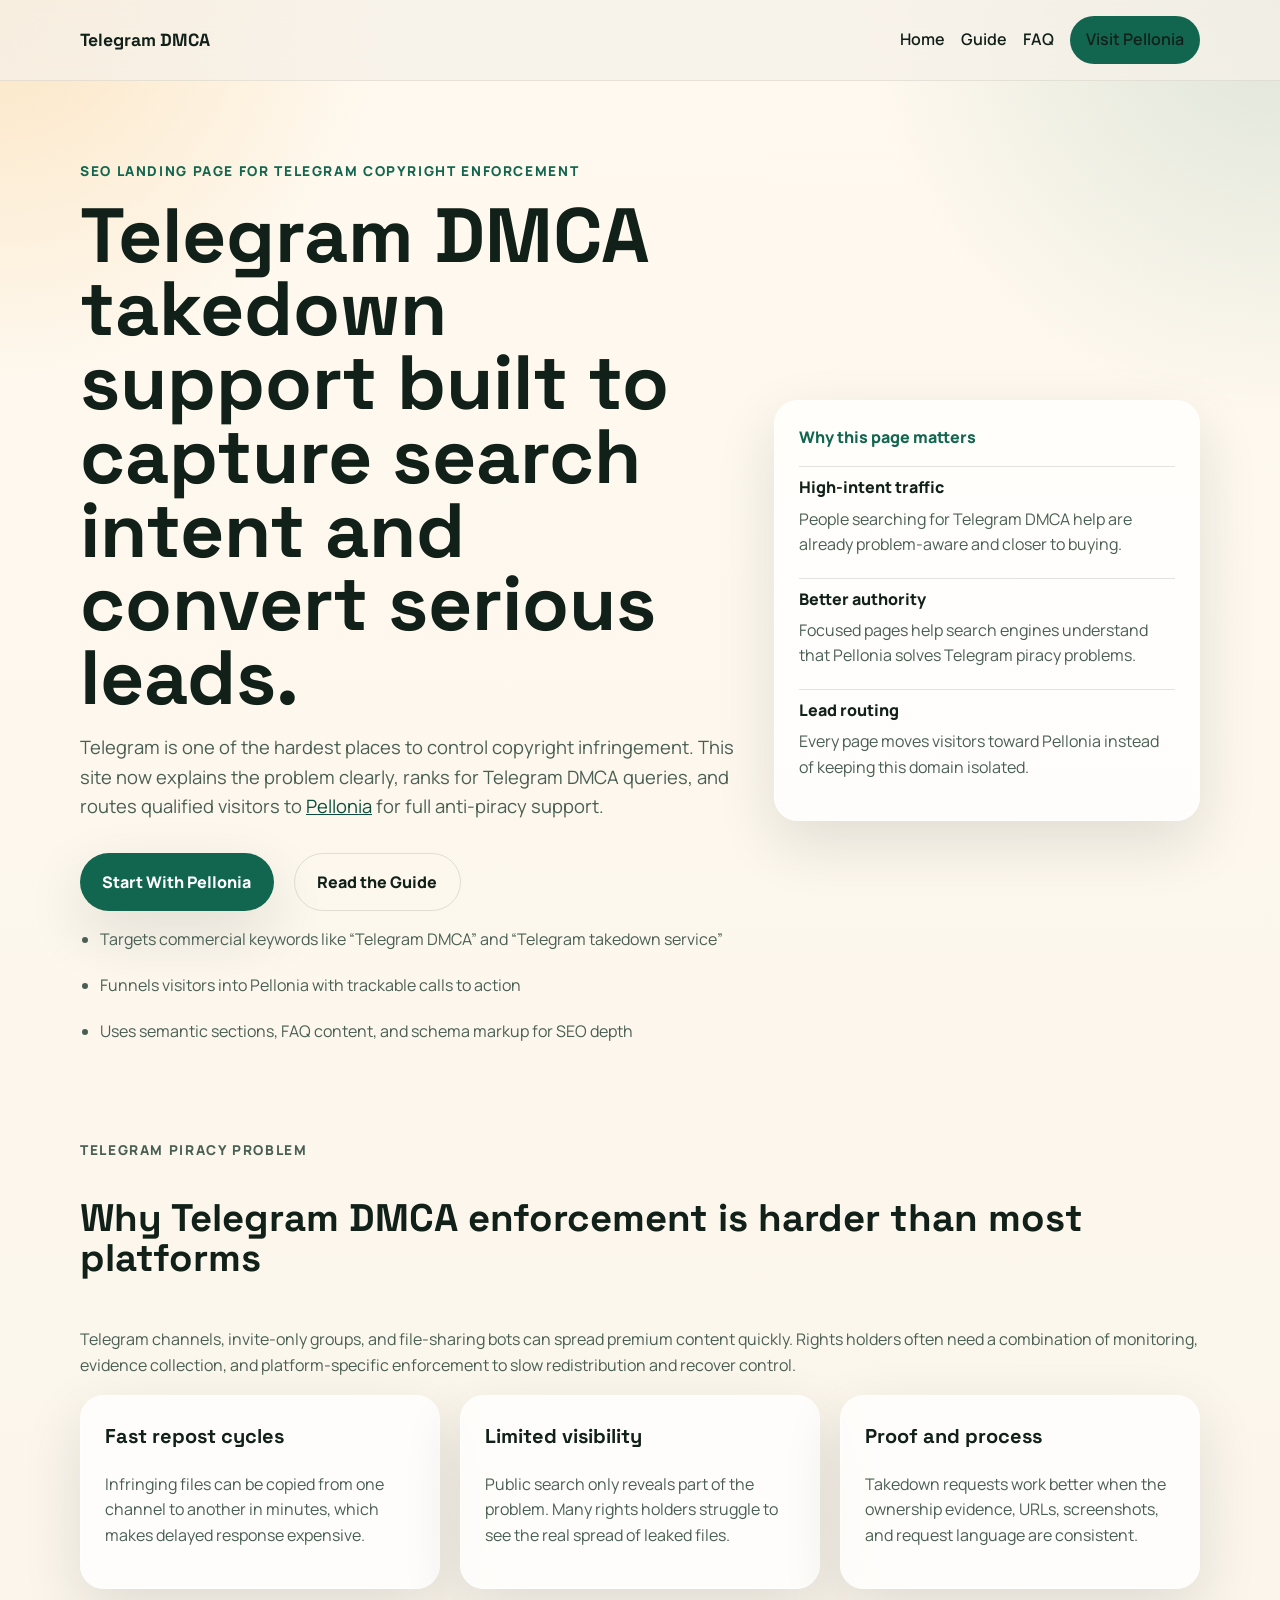
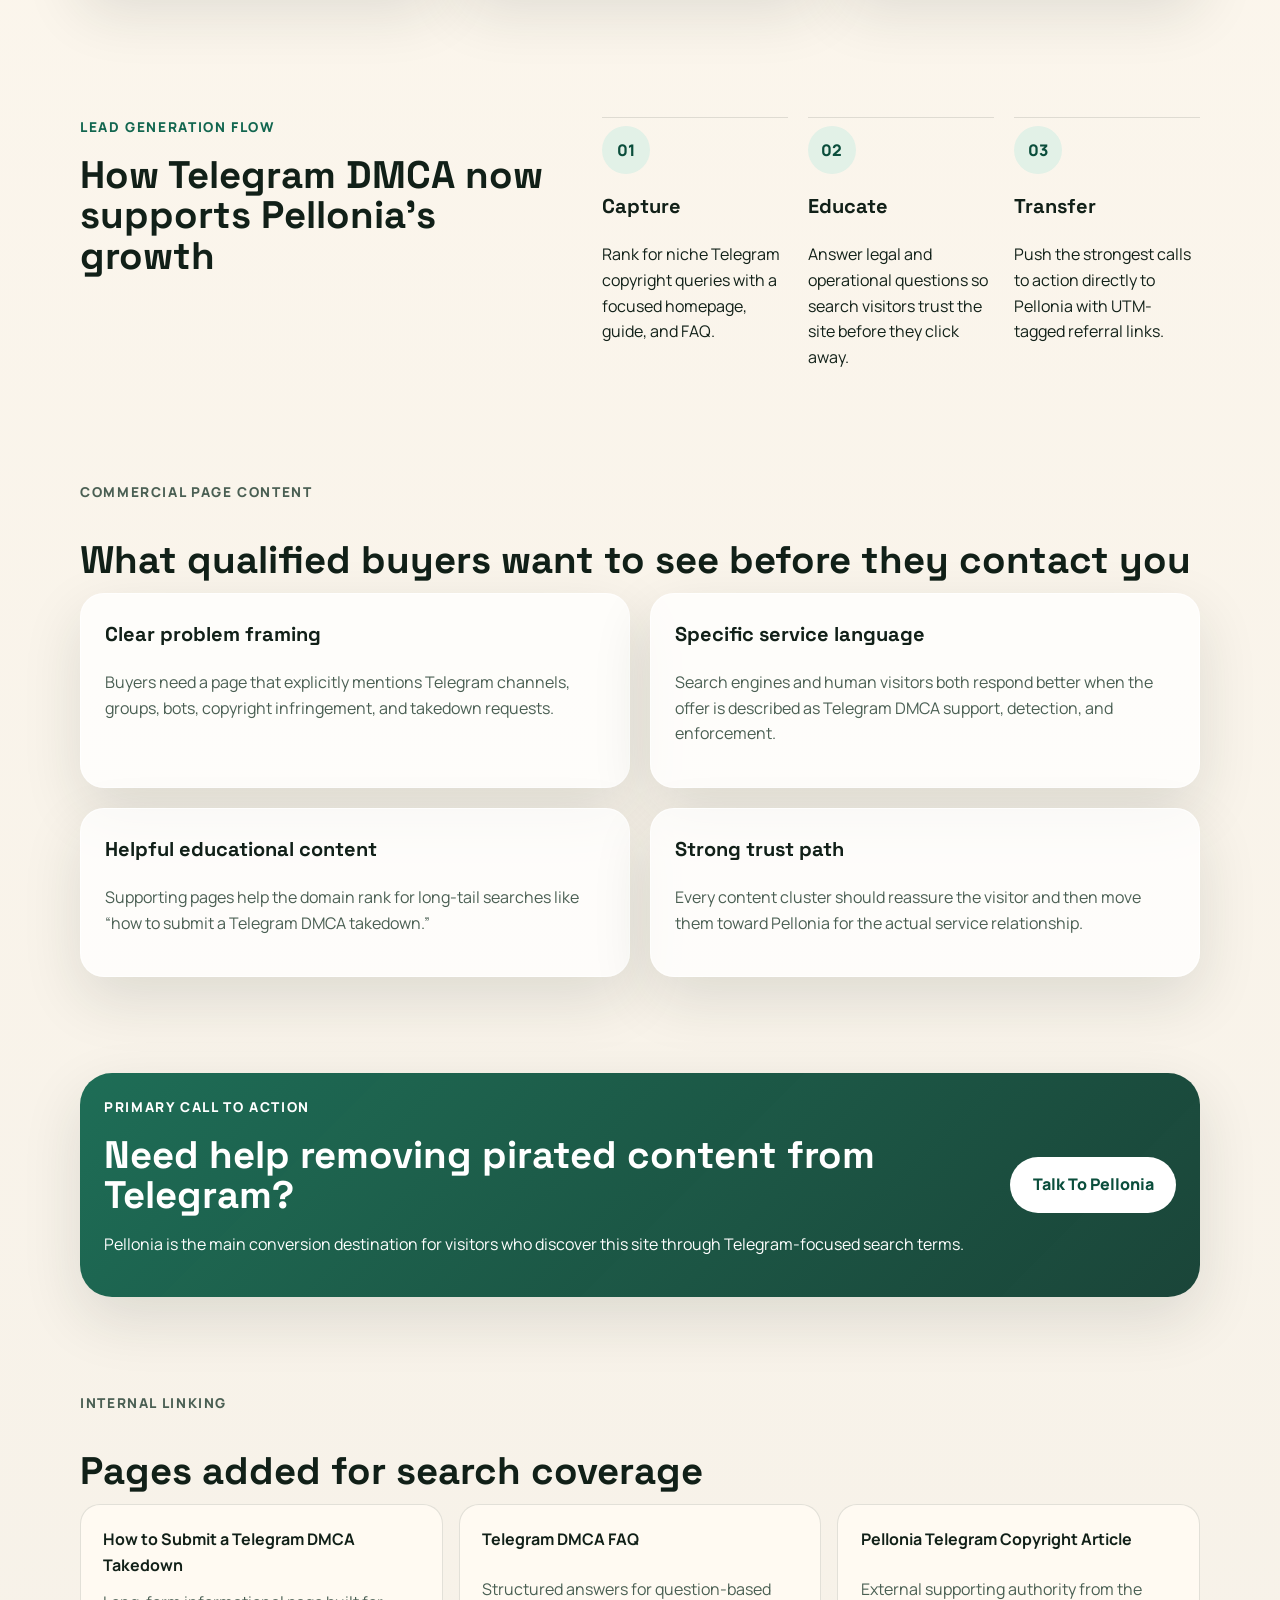
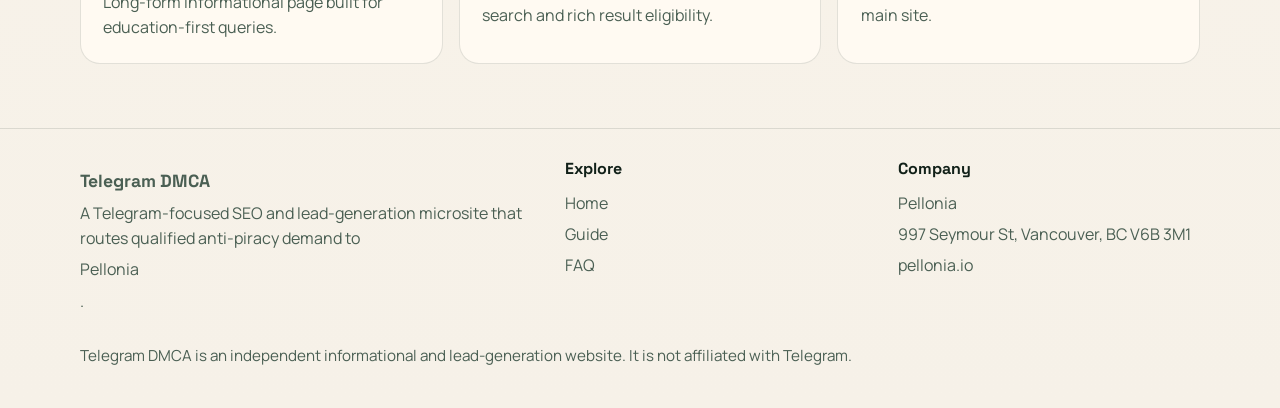
==== index.html @ 50f96bee "Build SEO-focused Telegram DMCA lead gen site" ====
<!DOCTYPE html>
<html lang="en">
  <head>
    <meta charset="UTF-8" />
    <meta name="viewport" content="width=device-width, initial-scale=1.0" />
    <title>Telegram DMCA Takedown Service | Remove Pirated Content Faster</title>
    <meta
      name="description"
      content="Telegram DMCA helps rights holders detect infringing Telegram channels, bots, and groups, then move them toward takedown action through Pellonia's anti-piracy workflow."
    />
    <link rel="canonical" href="https://www.telegramdmca.com/" />
    <meta
      property="og:title"
      content="Telegram DMCA Takedown Service | Remove Pirated Content Faster"
    />
    <meta
      property="og:description"
      content="A search-focused landing page for Telegram copyright enforcement, anti-piracy monitoring, and lead generation for Pellonia."
    />
    <meta property="og:type" content="website" />
    <meta property="og:url" content="https://www.telegramdmca.com/" />
    <meta name="twitter:card" content="summary_large_image" />
    <link rel="preconnect" href="https://fonts.googleapis.com" />
    <link rel="preconnect" href="https://fonts.gstatic.com" crossorigin />
    <link
      href="https://fonts.googleapis.com/css2?family=Manrope:wght@400;500;700;800&family=Space+Grotesk:wght@500;700&display=swap"
      rel="stylesheet"
    />
    <link rel="stylesheet" href="/styles.css" />
    <script type="application/ld+json">
      {
        "@context": "https://schema.org",
        "@graph": [
          {
            "@type": "Organization",
            "name": "Telegram DMCA",
            "url": "https://www.telegramdmca.com/",
            "parentOrganization": {
              "@type": "Organization",
              "name": "Pellonia",
              "url": "https://www.pellonia.io/"
            },
            "address": {
              "@type": "PostalAddress",
              "streetAddress": "997 Seymour St",
              "addressLocality": "Vancouver",
              "addressRegion": "BC",
              "postalCode": "V6B 3M1",
              "addressCountry": "CA"
            }
          },
          {
            "@type": "Service",
            "name": "Telegram DMCA Takedown Service",
            "serviceType": "Telegram copyright enforcement and anti-piracy monitoring",
            "provider": {
              "@type": "Organization",
              "name": "Pellonia",
              "url": "https://www.pellonia.io/"
            },
            "areaServed": "Worldwide",
            "url": "https://www.telegramdmca.com/",
            "description": "Detection, verification, and enforcement support for copyrighted content shared in Telegram channels, groups, and bots."
          }
        ]
      }
    </script>
  </head>
  <body>
    <header class="site-header">
      <div class="shell">
        <a class="brand" href="/">Telegram DMCA</a>
        <button class="nav-toggle" aria-expanded="false" aria-controls="nav-menu">
          Menu
        </button>
        <nav id="nav-menu" class="site-nav">
          <a href="/">Home</a>
          <a href="/how-to-submit-a-telegram-dmca-takedown.html">Guide</a>
          <a href="/telegram-dmca-faq.html">FAQ</a>
          <a
            class="button button-small"
            href="https://www.pellonia.io/?utm_source=telegramdmca&utm_medium=referral&utm_campaign=telegramdmca_home_header"
          >
            Visit Pellonia
          </a>
        </nav>
      </div>
    </header>

    <main>
      <section class="hero">
        <div class="shell hero-grid">
          <div>
            <p class="eyebrow">SEO landing page for Telegram copyright enforcement</p>
            <h1>Telegram DMCA takedown support built to capture search intent and convert serious leads.</h1>
            <p class="lead">
              Telegram is one of the hardest places to control copyright infringement. This site now explains the problem clearly, ranks for Telegram DMCA queries, and routes qualified visitors to
              <a href="https://www.pellonia.io/?utm_source=telegramdmca&utm_medium=referral&utm_campaign=telegramdmca_home_body">Pellonia</a>
              for full anti-piracy support.
            </p>
            <div class="hero-actions">
              <a
                class="button"
                href="https://www.pellonia.io/?utm_source=telegramdmca&utm_medium=referral&utm_campaign=telegramdmca_primary_cta"
              >
                Start With Pellonia
              </a>
              <a class="button button-secondary" href="/how-to-submit-a-telegram-dmca-takedown.html">
                Read the Guide
              </a>
            </div>
            <ul class="hero-points">
              <li>Targets commercial keywords like “Telegram DMCA” and “Telegram takedown service”</li>
              <li>Funnels visitors into Pellonia with trackable calls to action</li>
              <li>Uses semantic sections, FAQ content, and schema markup for SEO depth</li>
            </ul>
          </div>
          <aside class="hero-card">
            <p class="card-label">Why this page matters</p>
            <dl class="stats-grid">
              <div>
                <dt>High-intent traffic</dt>
                <dd>People searching for Telegram DMCA help are already problem-aware and closer to buying.</dd>
              </div>
              <div>
                <dt>Better authority</dt>
                <dd>Focused pages help search engines understand that Pellonia solves Telegram piracy problems.</dd>
              </div>
              <div>
                <dt>Lead routing</dt>
                <dd>Every page moves visitors toward Pellonia instead of keeping this domain isolated.</dd>
              </div>
            </dl>
          </aside>
        </div>
      </section>

      <section class="section">
        <div class="shell">
          <div class="section-heading">
            <p class="eyebrow">Telegram piracy problem</p>
            <h2>Why Telegram DMCA enforcement is harder than most platforms</h2>
            <p>
              Telegram channels, invite-only groups, and file-sharing bots can spread premium content quickly. Rights holders often need a combination of monitoring, evidence collection, and platform-specific enforcement to slow redistribution and recover control.
            </p>
          </div>
          <div class="cards three-up">
            <article class="card">
              <h3>Fast repost cycles</h3>
              <p>
                Infringing files can be copied from one channel to another in minutes, which makes delayed response expensive.
              </p>
            </article>
            <article class="card">
              <h3>Limited visibility</h3>
              <p>
                Public search only reveals part of the problem. Many rights holders struggle to see the real spread of leaked files.
              </p>
            </article>
            <article class="card">
              <h3>Proof and process</h3>
              <p>
                Takedown requests work better when the ownership evidence, URLs, screenshots, and request language are consistent.
              </p>
            </article>
          </div>
        </div>
      </section>

      <section class="section section-accent">
        <div class="shell split">
          <div>
            <p class="eyebrow">Lead generation flow</p>
            <h2>How Telegram DMCA now supports Pellonia’s growth</h2>
          </div>
          <div class="steps">
            <article>
              <span>01</span>
              <h3>Capture</h3>
              <p>Rank for niche Telegram copyright queries with a focused homepage, guide, and FAQ.</p>
            </article>
            <article>
              <span>02</span>
              <h3>Educate</h3>
              <p>Answer legal and operational questions so search visitors trust the site before they click away.</p>
            </article>
            <article>
              <span>03</span>
              <h3>Transfer</h3>
              <p>Push the strongest calls to action directly to Pellonia with UTM-tagged referral links.</p>
            </article>
          </div>
        </div>
      </section>

      <section class="section">
        <div class="shell">
          <div class="section-heading">
            <p class="eyebrow">Commercial page content</p>
            <h2>What qualified buyers want to see before they contact you</h2>
          </div>
          <div class="cards two-up">
            <article class="card">
              <h3>Clear problem framing</h3>
              <p>
                Buyers need a page that explicitly mentions Telegram channels, groups, bots, copyright infringement, and takedown requests.
              </p>
            </article>
            <article class="card">
              <h3>Specific service language</h3>
              <p>
                Search engines and human visitors both respond better when the offer is described as Telegram DMCA support, detection, and enforcement.
              </p>
            </article>
            <article class="card">
              <h3>Helpful educational content</h3>
              <p>
                Supporting pages help the domain rank for long-tail searches like “how to submit a Telegram DMCA takedown.”
              </p>
            </article>
            <article class="card">
              <h3>Strong trust path</h3>
              <p>
                Every content cluster should reassure the visitor and then move them toward Pellonia for the actual service relationship.
              </p>
            </article>
          </div>
        </div>
      </section>

      <section class="section">
        <div class="shell cta-band">
          <div>
            <p class="eyebrow">Primary call to action</p>
            <h2>Need help removing pirated content from Telegram?</h2>
            <p>
              Pellonia is the main conversion destination for visitors who discover this site through Telegram-focused search terms.
            </p>
          </div>
          <a
            class="button"
            href="https://www.pellonia.io/?utm_source=telegramdmca&utm_medium=referral&utm_campaign=telegramdmca_cta_band"
          >
            Talk To Pellonia
          </a>
        </div>
      </section>

      <section class="section">
        <div class="shell">
          <div class="section-heading">
            <p class="eyebrow">Internal linking</p>
            <h2>Pages added for search coverage</h2>
          </div>
          <div class="link-grid">
            <a class="feature-link" href="/how-to-submit-a-telegram-dmca-takedown.html">
              <strong>How to Submit a Telegram DMCA Takedown</strong>
              <span>Long-form informational page built for education-first queries.</span>
            </a>
            <a class="feature-link" href="/telegram-dmca-faq.html">
              <strong>Telegram DMCA FAQ</strong>
              <span>Structured answers for question-based search and rich result eligibility.</span>
            </a>
            <a
              class="feature-link"
              href="https://www.pellonia.io/post/telegram-dmca-copyright-protection-what-you-need-to-know"
            >
              <strong>Pellonia Telegram Copyright Article</strong>
              <span>External supporting authority from the main site.</span>
            </a>
          </div>
        </div>
      </section>
    </main>

    <footer class="site-footer">
      <div class="shell footer-grid">
        <div>
          <a class="brand" href="/">Telegram DMCA</a>
          <p>
            A Telegram-focused SEO and lead-generation microsite that routes qualified anti-piracy demand to
            <a href="https://www.pellonia.io/?utm_source=telegramdmca&utm_medium=referral&utm_campaign=telegramdmca_footer">Pellonia</a>.
          </p>
        </div>
        <div>
          <h2>Explore</h2>
          <a href="/">Home</a>
          <a href="/how-to-submit-a-telegram-dmca-takedown.html">Guide</a>
          <a href="/telegram-dmca-faq.html">FAQ</a>
        </div>
        <div>
          <h2>Company</h2>
          <p>Pellonia</p>
          <p>997 Seymour St, Vancouver, BC V6B 3M1</p>
          <a href="https://www.pellonia.io/">pellonia.io</a>
        </div>
      </div>
      <p class="disclaimer shell">
        Telegram DMCA is an independent informational and lead-generation website. It is not affiliated with Telegram.
      </p>
    </footer>

    <script src="/script.js"></script>
  </body>
  </html>
---- styles.css ----
:root {
  --bg: #f6f1e8;
  --surface: rgba(255, 255, 255, 0.76);
  --surface-strong: #fffaf2;
  --text: #112018;
  --muted: #4a5f53;
  --line: rgba(17, 32, 24, 0.12);
  --accent: #12664f;
  --accent-strong: #0b4e3c;
  --accent-soft: #e2f1e7;
  --highlight: #f4b860;
  --shadow: 0 22px 60px rgba(24, 44, 32, 0.12);
  --radius: 24px;
  --shell: min(1120px, calc(100vw - 2rem));
}

* {
  box-sizing: border-box;
}

html {
  scroll-behavior: smooth;
}

body {
  margin: 0;
  font-family: "Manrope", sans-serif;
  color: var(--text);
  background:
    radial-gradient(circle at top left, rgba(244, 184, 96, 0.3), transparent 24rem),
    radial-gradient(circle at top right, rgba(18, 102, 79, 0.14), transparent 26rem),
    linear-gradient(180deg, #fff9ef 0%, var(--bg) 100%);
  line-height: 1.6;
}

a {
  color: var(--accent-strong);
}

img {
  max-width: 100%;
  display: block;
}

.shell {
  width: var(--shell);
  margin: 0 auto;
}

.narrow {
  width: min(760px, 100%);
}

.site-header {
  position: sticky;
  top: 0;
  z-index: 10;
  backdrop-filter: blur(18px);
  background: rgba(246, 241, 232, 0.75);
  border-bottom: 1px solid rgba(17, 32, 24, 0.08);
}

.site-header .shell {
  display: flex;
  align-items: center;
  justify-content: space-between;
  gap: 1rem;
  padding: 1rem 0;
}

.brand,
h1,
h2,
h3 {
  font-family: "Space Grotesk", sans-serif;
}

.brand {
  text-decoration: none;
  color: var(--text);
  font-weight: 700;
  font-size: 1.1rem;
}

.site-nav {
  display: flex;
  align-items: center;
  gap: 1rem;
}

.site-nav a {
  text-decoration: none;
  color: var(--text);
  font-weight: 600;
}

.nav-toggle {
  display: none;
  border: 1px solid var(--line);
  background: white;
  border-radius: 999px;
  padding: 0.75rem 1rem;
  font: inherit;
}

.hero,
.article-hero {
  padding: 5rem 0 3rem;
}

.hero-grid,
.split,
.footer-grid,
.cta-band {
  display: grid;
  gap: 2rem;
}

.hero-grid {
  grid-template-columns: 1.4fr 0.9fr;
  align-items: center;
}

.eyebrow {
  margin: 0 0 1rem;
  font-size: 0.85rem;
  letter-spacing: 0.12em;
  text-transform: uppercase;
  color: var(--accent);
  font-weight: 800;
}

h1 {
  margin: 0;
  font-size: clamp(2.5rem, 6vw, 5.5rem);
  line-height: 0.96;
  max-width: 12ch;
}

h2 {
  margin: 0 0 0.8rem;
  font-size: clamp(1.8rem, 3vw, 3rem);
  line-height: 1.05;
}

h3 {
  margin-top: 0;
  font-size: 1.25rem;
}

.lead {
  font-size: 1.15rem;
  color: var(--muted);
  max-width: 60ch;
}

.hero-actions,
.hero-points,
.section-heading,
.cards,
.stats-grid,
.steps,
.faq-list,
.article-content {
  display: grid;
  gap: 1.25rem;
}

.hero-actions {
  display: flex;
  flex-wrap: wrap;
  margin: 2rem 0 1rem;
}

.hero-points {
  padding-left: 1.25rem;
  color: var(--muted);
}

.button {
  display: inline-flex;
  align-items: center;
  justify-content: center;
  border-radius: 999px;
  padding: 0.95rem 1.4rem;
  background: var(--accent);
  color: white;
  text-decoration: none;
  font-weight: 800;
  box-shadow: var(--shadow);
}

.button:hover {
  background: var(--accent-strong);
}

.button-secondary {
  background: transparent;
  color: var(--text);
  border: 1px solid var(--line);
  box-shadow: none;
}

.button-small {
  padding: 0.7rem 1rem;
  box-shadow: none;
}

.hero-card,
.card,
.inline-cta,
.faq-item {
  background: var(--surface);
  border: 1px solid rgba(255, 255, 255, 0.7);
  border-radius: var(--radius);
  box-shadow: var(--shadow);
}

.hero-card,
.card,
.inline-cta,
.faq-item,
.cta-band {
  padding: 1.5rem;
}

.card-label {
  margin: 0 0 1rem;
  font-weight: 800;
  color: var(--accent);
}

.stats-grid div,
.steps article {
  padding-top: 0.5rem;
  border-top: 1px solid var(--line);
}

dt {
  font-weight: 800;
  margin-bottom: 0.35rem;
}

dd {
  margin: 0;
  color: var(--muted);
}

.section {
  padding: 2rem 0 4rem;
}

.section-accent {
  padding: 4rem 0;
}

.section-accent .split {
  grid-template-columns: 0.9fr 1.1fr;
  align-items: start;
}

.steps {
  grid-template-columns: repeat(3, minmax(0, 1fr));
}

.steps span {
  display: inline-flex;
  width: 3rem;
  height: 3rem;
  align-items: center;
  justify-content: center;
  border-radius: 50%;
  background: var(--accent-soft);
  color: var(--accent-strong);
  font-weight: 800;
  margin-bottom: 1rem;
}

.three-up {
  grid-template-columns: repeat(3, minmax(0, 1fr));
}

.two-up {
  grid-template-columns: repeat(2, minmax(0, 1fr));
}

.card p,
.section-heading p,
.feature-link span,
.faq-item p,
.article-content p,
.article-content li {
  color: var(--muted);
}

.cta-band {
  grid-template-columns: 1fr auto;
  align-items: center;
  background:
    linear-gradient(135deg, rgba(18, 102, 79, 0.95), rgba(14, 59, 47, 0.95)),
    linear-gradient(135deg, rgba(244, 184, 96, 0.25), transparent);
  color: white;
  border-radius: calc(var(--radius) + 8px);
  box-shadow: var(--shadow);
}

.cta-band p,
.cta-band h2 {
  color: white;
}

.cta-band .button {
  background: white;
  color: var(--accent-strong);
  box-shadow: none;
}

.link-grid {
  display: grid;
  gap: 1rem;
  grid-template-columns: repeat(3, minmax(0, 1fr));
}

.feature-link {
  display: grid;
  gap: 0.7rem;
  padding: 1.4rem;
  text-decoration: none;
  color: var(--text);
  background: var(--surface-strong);
  border: 1px solid var(--line);
  border-radius: 20px;
}

.article-main .article-content ul {
  padding-left: 1.25rem;
}

.site-footer {
  padding: 2rem 0 2.5rem;
  border-top: 1px solid var(--line);
}

.footer-grid {
  grid-template-columns: 1.5fr 1fr 1fr;
}

.footer-grid h2 {
  font-size: 1rem;
  margin-bottom: 0.8rem;
}

.footer-grid a,
.footer-grid p {
  display: block;
  margin: 0.35rem 0;
  color: var(--muted);
  text-decoration: none;
}

.disclaimer {
  margin-top: 1.5rem;
  color: var(--muted);
  font-size: 0.95rem;
}

@media (max-width: 900px) {
  .hero-grid,
  .section-accent .split,
  .steps,
  .three-up,
  .two-up,
  .link-grid,
  .footer-grid,
  .cta-band {
    grid-template-columns: 1fr;
  }

  .site-nav {
    position: absolute;
    top: calc(100% + 0.5rem);
    left: 1rem;
    right: 1rem;
    display: none;
    flex-direction: column;
    align-items: stretch;
    padding: 1rem;
    border-radius: 20px;
    background: rgba(255, 250, 242, 0.96);
    border: 1px solid var(--line);
    box-shadow: var(--shadow);
  }

  .site-nav.is-open {
    display: flex;
  }

  .nav-toggle {
    display: inline-flex;
  }

  h1 {
    max-width: 14ch;
  }
}
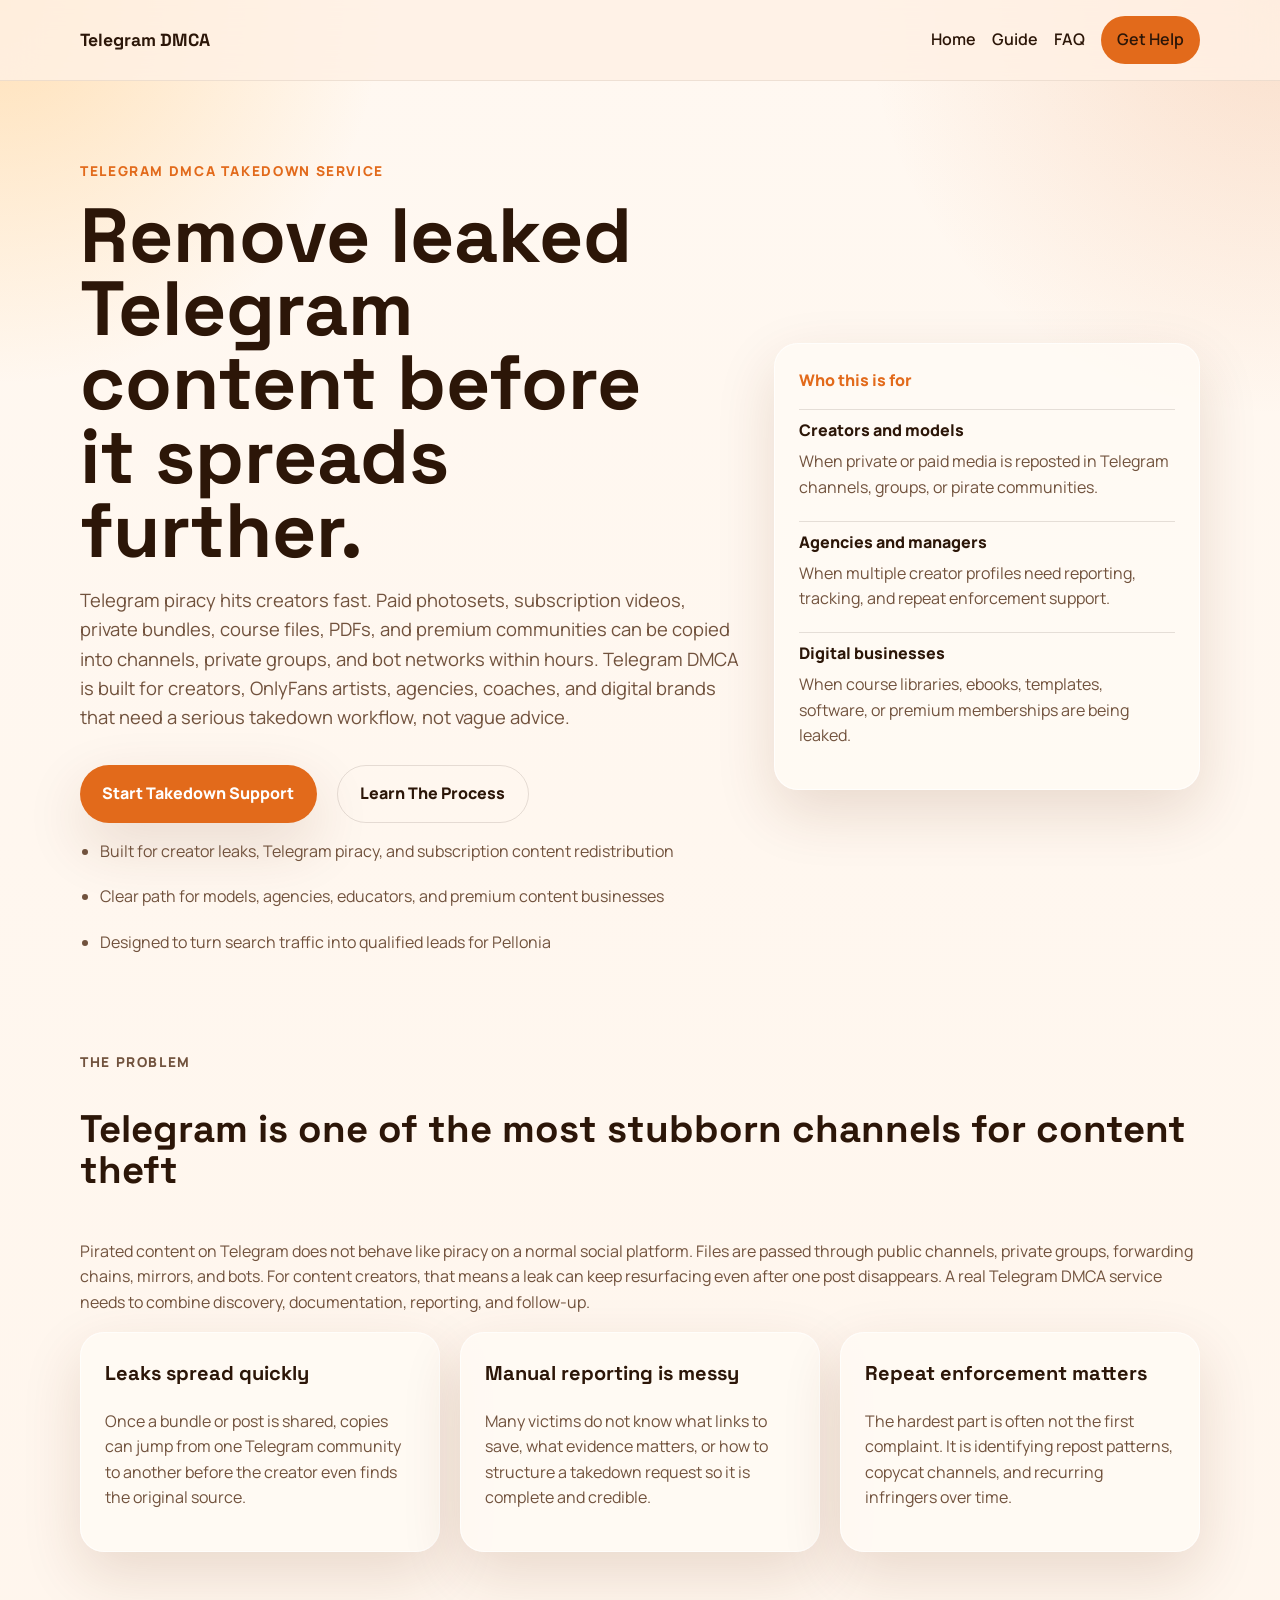
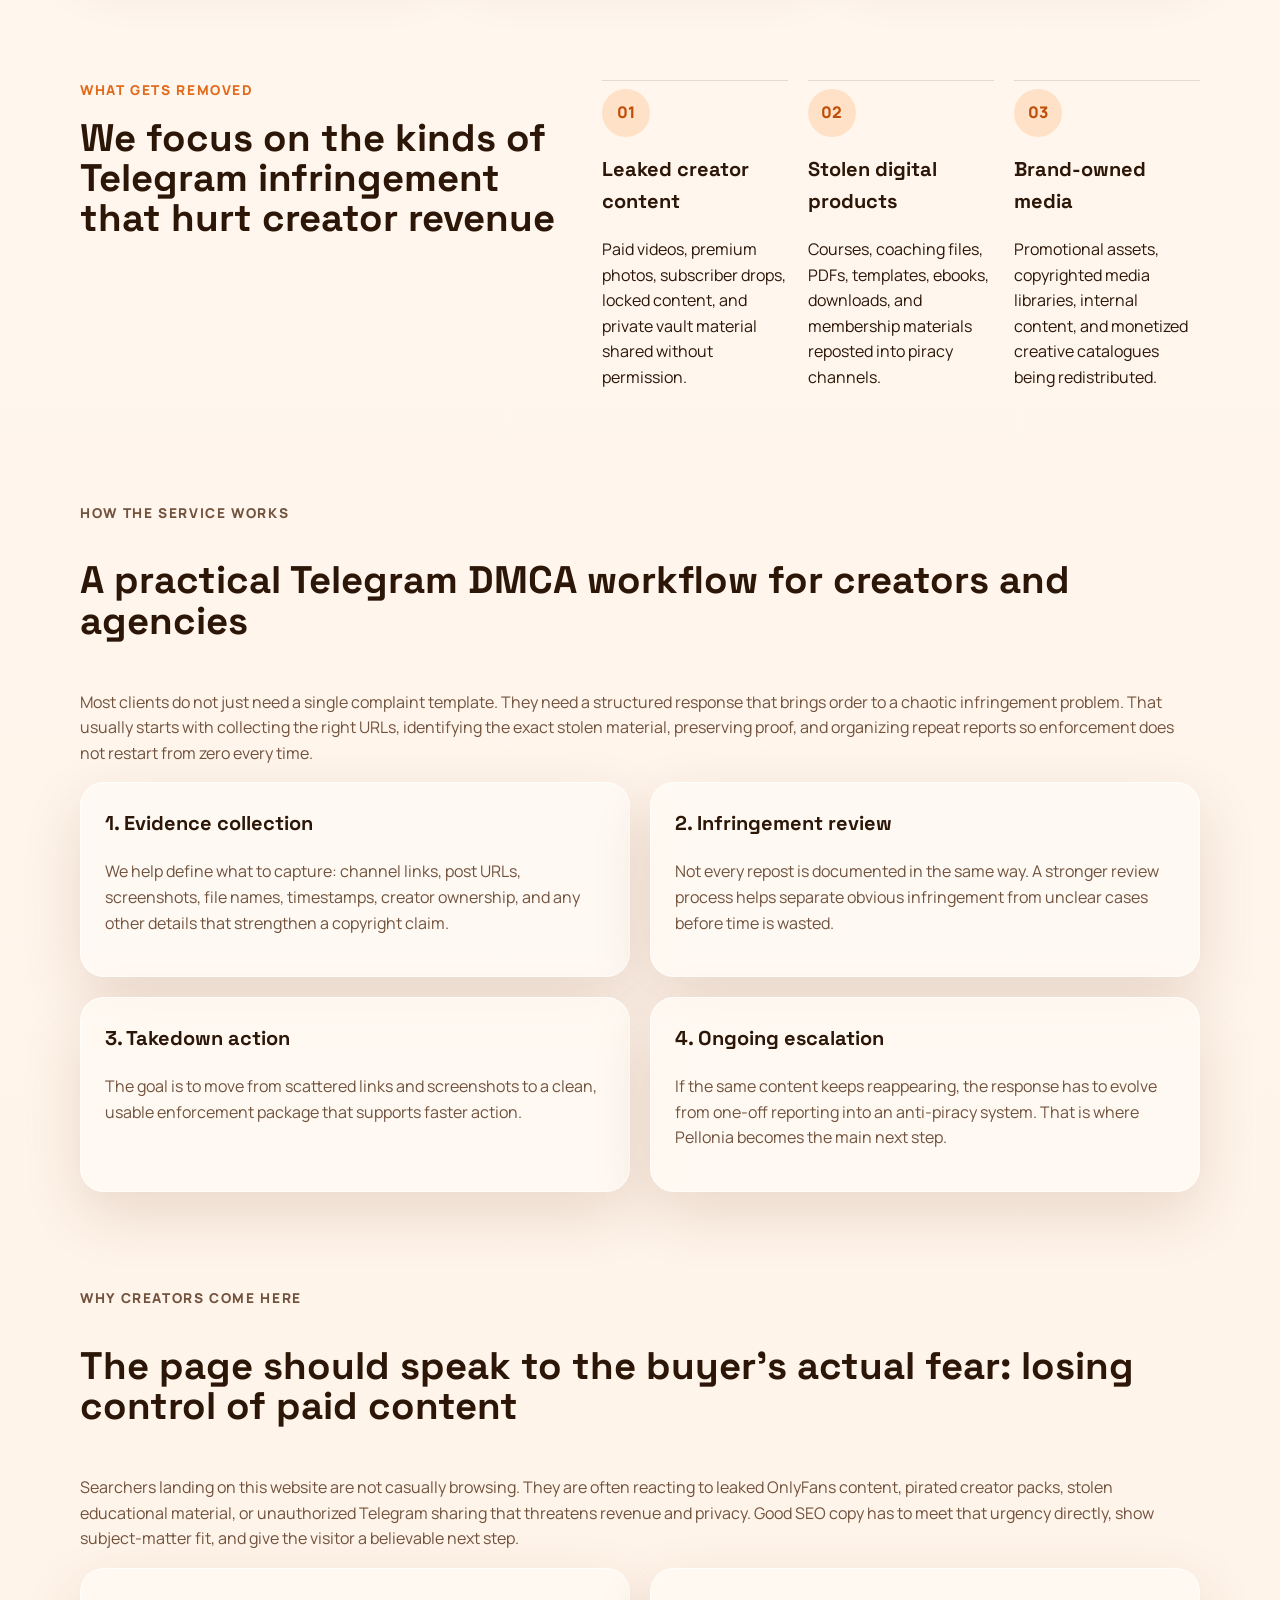
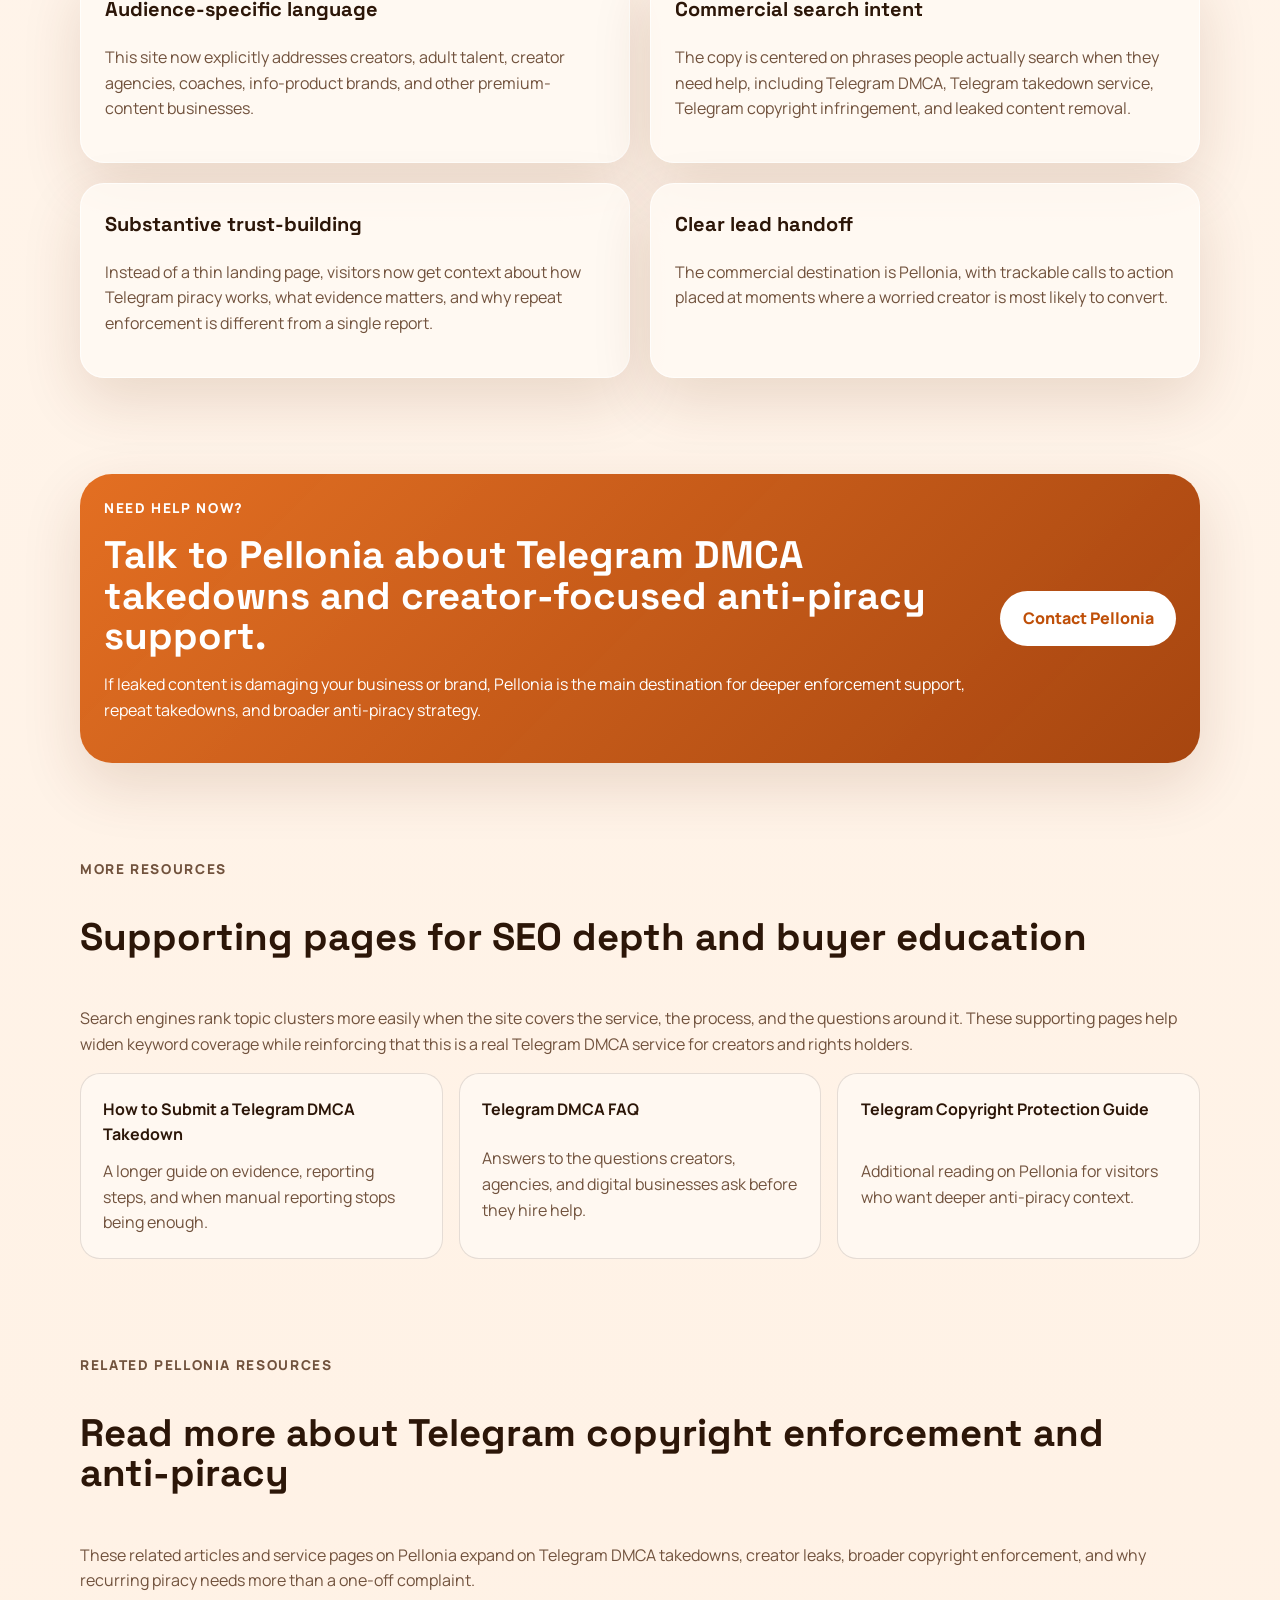
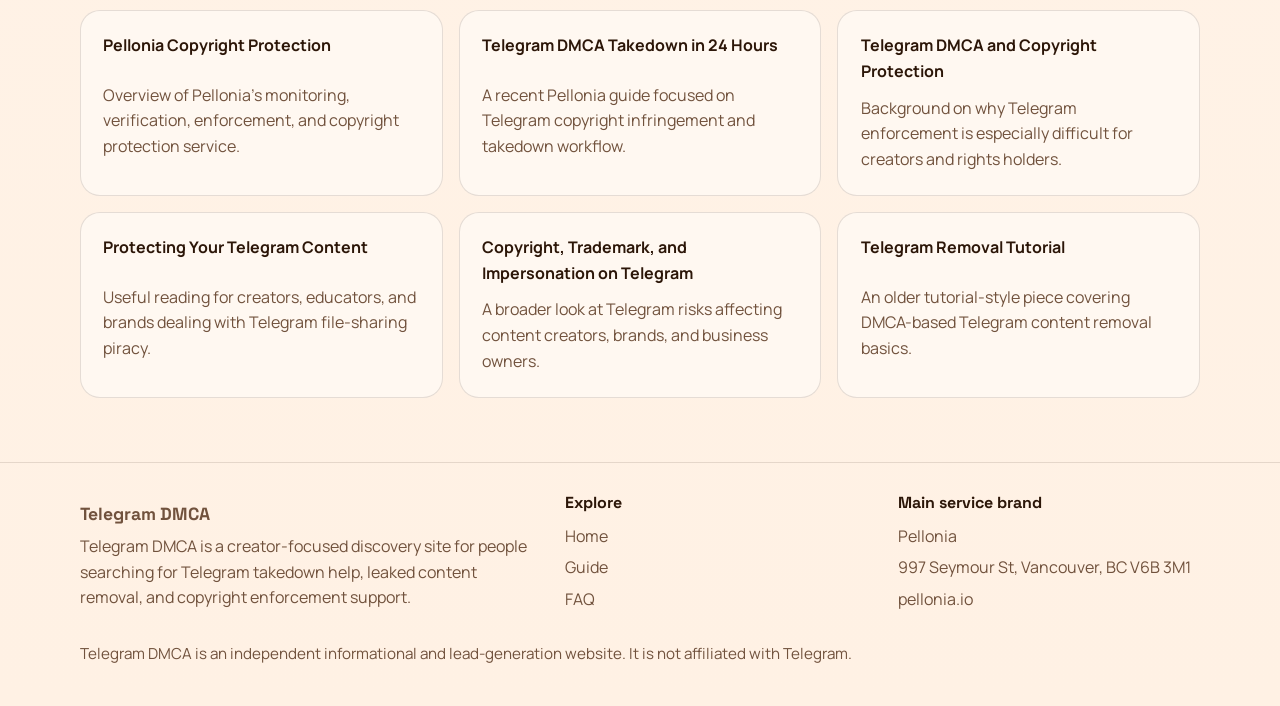
==== commit bf7aeaef: "Rewrite Telegram DMCA site copy for Pellonia lead generation" ====
--- a/index.html
+++ b/index.html
@@ -3,19 +3,19 @@
   <head>
     <meta charset="UTF-8" />
     <meta name="viewport" content="width=device-width, initial-scale=1.0" />
-    <title>Telegram DMCA Takedown Service | Remove Pirated Content Faster</title>
+    <title>Telegram DMCA Takedown Service for Creators, Models, and Brands</title>
     <meta
       name="description"
-      content="Telegram DMCA helps rights holders detect infringing Telegram channels, bots, and groups, then move them toward takedown action through Pellonia's anti-piracy workflow."
+      content="Telegram DMCA provides takedown support for creators, OnlyFans artists, agencies, educators, and digital brands dealing with leaked content, stolen files, and piracy on Telegram."
     />
     <link rel="canonical" href="https://www.telegramdmca.com/" />
     <meta
       property="og:title"
-      content="Telegram DMCA Takedown Service | Remove Pirated Content Faster"
+      content="Telegram DMCA Takedown Service for Creators, Models, and Brands"
     />
     <meta
       property="og:description"
-      content="A search-focused landing page for Telegram copyright enforcement, anti-piracy monitoring, and lead generation for Pellonia."
+      content="Get help reporting leaked content, subscription piracy, stolen media, and copyright infringement shared through Telegram channels, groups, and bots."
     />
     <meta property="og:type" content="website" />
     <meta property="og:url" content="https://www.telegramdmca.com/" />
@@ -52,7 +52,7 @@
           {
             "@type": "Service",
             "name": "Telegram DMCA Takedown Service",
-            "serviceType": "Telegram copyright enforcement and anti-piracy monitoring",
+            "serviceType": "Telegram copyright enforcement and anti-piracy support",
             "provider": {
               "@type": "Organization",
               "name": "Pellonia",
@@ -60,7 +60,11 @@
             },
             "areaServed": "Worldwide",
             "url": "https://www.telegramdmca.com/",
-            "description": "Detection, verification, and enforcement support for copyrighted content shared in Telegram channels, groups, and bots."
+            "audience": {
+              "@type": "Audience",
+              "audienceType": "Content creators, creators' agencies, educators, digital publishers, and subscription businesses"
+            },
+            "description": "Support for reporting leaked creator content, pirated courses, stolen media files, and unauthorized Telegram distribution involving channels, groups, and bots."
           }
         ]
       }
@@ -81,7 +85,7 @@
             class="button button-small"
             href="https://www.pellonia.io/?utm_source=telegramdmca&utm_medium=referral&utm_campaign=telegramdmca_home_header"
           >
-            Visit Pellonia
+            Get Help
           </a>
         </nav>
       </div>
@@ -91,44 +95,42 @@
       <section class="hero">
         <div class="shell hero-grid">
           <div>
-            <p class="eyebrow">SEO landing page for Telegram copyright enforcement</p>
-            <h1>Telegram DMCA takedown support built to capture search intent and convert serious leads.</h1>
+            <p class="eyebrow">Telegram DMCA takedown service</p>
+            <h1>Remove leaked Telegram content before it spreads further.</h1>
             <p class="lead">
-              Telegram is one of the hardest places to control copyright infringement. This site now explains the problem clearly, ranks for Telegram DMCA queries, and routes qualified visitors to
-              <a href="https://www.pellonia.io/?utm_source=telegramdmca&utm_medium=referral&utm_campaign=telegramdmca_home_body">Pellonia</a>
-              for full anti-piracy support.
+              Telegram piracy hits creators fast. Paid photosets, subscription videos, private bundles, course files, PDFs, and premium communities can be copied into channels, private groups, and bot networks within hours. Telegram DMCA is built for creators, OnlyFans artists, agencies, coaches, and digital brands that need a serious takedown workflow, not vague advice.
             </p>
             <div class="hero-actions">
               <a
                 class="button"
                 href="https://www.pellonia.io/?utm_source=telegramdmca&utm_medium=referral&utm_campaign=telegramdmca_primary_cta"
               >
-                Start With Pellonia
+                Start Takedown Support
               </a>
               <a class="button button-secondary" href="/how-to-submit-a-telegram-dmca-takedown.html">
-                Read the Guide
+                Learn The Process
               </a>
             </div>
             <ul class="hero-points">
-              <li>Targets commercial keywords like “Telegram DMCA” and “Telegram takedown service”</li>
-              <li>Funnels visitors into Pellonia with trackable calls to action</li>
-              <li>Uses semantic sections, FAQ content, and schema markup for SEO depth</li>
+              <li>Built for creator leaks, Telegram piracy, and subscription content redistribution</li>
+              <li>Clear path for models, agencies, educators, and premium content businesses</li>
+              <li>Designed to turn search traffic into qualified leads for Pellonia</li>
             </ul>
           </div>
           <aside class="hero-card">
-            <p class="card-label">Why this page matters</p>
+            <p class="card-label">Who this is for</p>
             <dl class="stats-grid">
               <div>
-                <dt>High-intent traffic</dt>
-                <dd>People searching for Telegram DMCA help are already problem-aware and closer to buying.</dd>
+                <dt>Creators and models</dt>
+                <dd>When private or paid media is reposted in Telegram channels, groups, or pirate communities.</dd>
               </div>
               <div>
-                <dt>Better authority</dt>
-                <dd>Focused pages help search engines understand that Pellonia solves Telegram piracy problems.</dd>
+                <dt>Agencies and managers</dt>
+                <dd>When multiple creator profiles need reporting, tracking, and repeat enforcement support.</dd>
               </div>
               <div>
-                <dt>Lead routing</dt>
-                <dd>Every page moves visitors toward Pellonia instead of keeping this domain isolated.</dd>
+                <dt>Digital businesses</dt>
+                <dd>When course libraries, ebooks, templates, software, or premium memberships are being leaked.</dd>
               </div>
             </dl>
           </aside>
@@ -138,29 +140,29 @@
       <section class="section">
         <div class="shell">
           <div class="section-heading">
-            <p class="eyebrow">Telegram piracy problem</p>
-            <h2>Why Telegram DMCA enforcement is harder than most platforms</h2>
-            <p>
-              Telegram channels, invite-only groups, and file-sharing bots can spread premium content quickly. Rights holders often need a combination of monitoring, evidence collection, and platform-specific enforcement to slow redistribution and recover control.
+            <p class="eyebrow">The problem</p>
+            <h2>Telegram is one of the most stubborn channels for content theft</h2>
+            <p>
+              Pirated content on Telegram does not behave like piracy on a normal social platform. Files are passed through public channels, private groups, forwarding chains, mirrors, and bots. For content creators, that means a leak can keep resurfacing even after one post disappears. A real Telegram DMCA service needs to combine discovery, documentation, reporting, and follow-up.
             </p>
           </div>
           <div class="cards three-up">
             <article class="card">
-              <h3>Fast repost cycles</h3>
-              <p>
-                Infringing files can be copied from one channel to another in minutes, which makes delayed response expensive.
-              </p>
-            </article>
-            <article class="card">
-              <h3>Limited visibility</h3>
-              <p>
-                Public search only reveals part of the problem. Many rights holders struggle to see the real spread of leaked files.
-              </p>
-            </article>
-            <article class="card">
-              <h3>Proof and process</h3>
-              <p>
-                Takedown requests work better when the ownership evidence, URLs, screenshots, and request language are consistent.
+              <h3>Leaks spread quickly</h3>
+              <p>
+                Once a bundle or post is shared, copies can jump from one Telegram community to another before the creator even finds the original source.
+              </p>
+            </article>
+            <article class="card">
+              <h3>Manual reporting is messy</h3>
+              <p>
+                Many victims do not know what links to save, what evidence matters, or how to structure a takedown request so it is complete and credible.
+              </p>
+            </article>
+            <article class="card">
+              <h3>Repeat enforcement matters</h3>
+              <p>
+                The hardest part is often not the first complaint. It is identifying repost patterns, copycat channels, and recurring infringers over time.
               </p>
             </article>
           </div>
@@ -170,58 +172,99 @@
       <section class="section section-accent">
         <div class="shell split">
           <div>
-            <p class="eyebrow">Lead generation flow</p>
-            <h2>How Telegram DMCA now supports Pellonia’s growth</h2>
+            <p class="eyebrow">What gets removed</p>
+            <h2>We focus on the kinds of Telegram infringement that hurt creator revenue</h2>
           </div>
           <div class="steps">
             <article>
               <span>01</span>
-              <h3>Capture</h3>
-              <p>Rank for niche Telegram copyright queries with a focused homepage, guide, and FAQ.</p>
+              <h3>Leaked creator content</h3>
+              <p>Paid videos, premium photos, subscriber drops, locked content, and private vault material shared without permission.</p>
             </article>
             <article>
               <span>02</span>
-              <h3>Educate</h3>
-              <p>Answer legal and operational questions so search visitors trust the site before they click away.</p>
+              <h3>Stolen digital products</h3>
+              <p>Courses, coaching files, PDFs, templates, ebooks, downloads, and membership materials reposted into piracy channels.</p>
             </article>
             <article>
               <span>03</span>
-              <h3>Transfer</h3>
-              <p>Push the strongest calls to action directly to Pellonia with UTM-tagged referral links.</p>
-            </article>
-          </div>
-        </div>
-      </section>
-
-      <section class="section">
-        <div class="shell">
-          <div class="section-heading">
-            <p class="eyebrow">Commercial page content</p>
-            <h2>What qualified buyers want to see before they contact you</h2>
+              <h3>Brand-owned media</h3>
+              <p>Promotional assets, copyrighted media libraries, internal content, and monetized creative catalogues being redistributed.</p>
+            </article>
+          </div>
+        </div>
+      </section>
+
+      <section class="section">
+        <div class="shell">
+          <div class="section-heading">
+            <p class="eyebrow">How the service works</p>
+            <h2>A practical Telegram DMCA workflow for creators and agencies</h2>
+            <p>
+              Most clients do not just need a single complaint template. They need a structured response that brings order to a chaotic infringement problem. That usually starts with collecting the right URLs, identifying the exact stolen material, preserving proof, and organizing repeat reports so enforcement does not restart from zero every time.
+            </p>
           </div>
           <div class="cards two-up">
             <article class="card">
-              <h3>Clear problem framing</h3>
-              <p>
-                Buyers need a page that explicitly mentions Telegram channels, groups, bots, copyright infringement, and takedown requests.
-              </p>
-            </article>
-            <article class="card">
-              <h3>Specific service language</h3>
-              <p>
-                Search engines and human visitors both respond better when the offer is described as Telegram DMCA support, detection, and enforcement.
-              </p>
-            </article>
-            <article class="card">
-              <h3>Helpful educational content</h3>
-              <p>
-                Supporting pages help the domain rank for long-tail searches like “how to submit a Telegram DMCA takedown.”
-              </p>
-            </article>
-            <article class="card">
-              <h3>Strong trust path</h3>
-              <p>
-                Every content cluster should reassure the visitor and then move them toward Pellonia for the actual service relationship.
+              <h3>1. Evidence collection</h3>
+              <p>
+                We help define what to capture: channel links, post URLs, screenshots, file names, timestamps, creator ownership, and any other details that strengthen a copyright claim.
+              </p>
+            </article>
+            <article class="card">
+              <h3>2. Infringement review</h3>
+              <p>
+                Not every repost is documented in the same way. A stronger review process helps separate obvious infringement from unclear cases before time is wasted.
+              </p>
+            </article>
+            <article class="card">
+              <h3>3. Takedown action</h3>
+              <p>
+                The goal is to move from scattered links and screenshots to a clean, usable enforcement package that supports faster action.
+              </p>
+            </article>
+            <article class="card">
+              <h3>4. Ongoing escalation</h3>
+              <p>
+                If the same content keeps reappearing, the response has to evolve from one-off reporting into an anti-piracy system. That is where Pellonia becomes the main next step.
+              </p>
+            </article>
+          </div>
+        </div>
+      </section>
+
+      <section class="section">
+        <div class="shell">
+          <div class="section-heading">
+            <p class="eyebrow">Why creators come here</p>
+            <h2>The page should speak to the buyer’s actual fear: losing control of paid content</h2>
+            <p>
+              Searchers landing on this website are not casually browsing. They are often reacting to leaked OnlyFans content, pirated creator packs, stolen educational material, or unauthorized Telegram sharing that threatens revenue and privacy. Good SEO copy has to meet that urgency directly, show subject-matter fit, and give the visitor a believable next step.
+            </p>
+          </div>
+          <div class="cards two-up">
+            <article class="card">
+              <h3>Audience-specific language</h3>
+              <p>
+                This site now explicitly addresses creators, adult talent, creator agencies, coaches, info-product brands, and other premium-content businesses.
+              </p>
+            </article>
+            <article class="card">
+              <h3>Commercial search intent</h3>
+              <p>
+                The copy is centered on phrases people actually search when they need help, including Telegram DMCA, Telegram takedown service, Telegram copyright infringement, and leaked content removal.
+              </p>
+            </article>
+            <article class="card">
+              <h3>Substantive trust-building</h3>
+              <p>
+                Instead of a thin landing page, visitors now get context about how Telegram piracy works, what evidence matters, and why repeat enforcement is different from a single report.
+              </p>
+            </article>
+            <article class="card">
+              <h3>Clear lead handoff</h3>
+              <p>
+                The commercial destination is Pellonia, with trackable calls to action placed at moments where a worried creator is most likely to convert.
               </p>
             </article>
           </div>
@@ -231,17 +274,17 @@
       <section class="section">
         <div class="shell cta-band">
           <div>
-            <p class="eyebrow">Primary call to action</p>
-            <h2>Need help removing pirated content from Telegram?</h2>
-            <p>
-              Pellonia is the main conversion destination for visitors who discover this site through Telegram-focused search terms.
+            <p class="eyebrow">Need help now?</p>
+            <h2>Talk to Pellonia about Telegram DMCA takedowns and creator-focused anti-piracy support.</h2>
+            <p>
+              If leaked content is damaging your business or brand, Pellonia is the main destination for deeper enforcement support, repeat takedowns, and broader anti-piracy strategy.
             </p>
           </div>
           <a
             class="button"
             href="https://www.pellonia.io/?utm_source=telegramdmca&utm_medium=referral&utm_campaign=telegramdmca_cta_band"
           >
-            Talk To Pellonia
+            Contact Pellonia
           </a>
         </div>
       </section>
@@ -249,24 +292,65 @@
       <section class="section">
         <div class="shell">
           <div class="section-heading">
-            <p class="eyebrow">Internal linking</p>
-            <h2>Pages added for search coverage</h2>
+            <p class="eyebrow">More resources</p>
+            <h2>Supporting pages for SEO depth and buyer education</h2>
+            <p>
+              Search engines rank topic clusters more easily when the site covers the service, the process, and the questions around it. These supporting pages help widen keyword coverage while reinforcing that this is a real Telegram DMCA service for creators and rights holders.
+            </p>
           </div>
           <div class="link-grid">
             <a class="feature-link" href="/how-to-submit-a-telegram-dmca-takedown.html">
               <strong>How to Submit a Telegram DMCA Takedown</strong>
-              <span>Long-form informational page built for education-first queries.</span>
+              <span>A longer guide on evidence, reporting steps, and when manual reporting stops being enough.</span>
             </a>
             <a class="feature-link" href="/telegram-dmca-faq.html">
               <strong>Telegram DMCA FAQ</strong>
-              <span>Structured answers for question-based search and rich result eligibility.</span>
+              <span>Answers to the questions creators, agencies, and digital businesses ask before they hire help.</span>
             </a>
             <a
               class="feature-link"
               href="https://www.pellonia.io/post/telegram-dmca-copyright-protection-what-you-need-to-know"
             >
-              <strong>Pellonia Telegram Copyright Article</strong>
-              <span>External supporting authority from the main site.</span>
+              <strong>Telegram Copyright Protection Guide</strong>
+              <span>Additional reading on Pellonia for visitors who want deeper anti-piracy context.</span>
+            </a>
+          </div>
+        </div>
+      </section>
+
+      <section class="section">
+        <div class="shell">
+          <div class="section-heading">
+            <p class="eyebrow">Related Pellonia resources</p>
+            <h2>Read more about Telegram copyright enforcement and anti-piracy</h2>
+            <p>
+              These related articles and service pages on Pellonia expand on Telegram DMCA takedowns, creator leaks, broader copyright enforcement, and why recurring piracy needs more than a one-off complaint.
+            </p>
+          </div>
+          <div class="link-grid">
+            <a class="feature-link" href="https://www.pellonia.io/copyright">
+              <strong>Pellonia Copyright Protection</strong>
+              <span>Overview of Pellonia's monitoring, verification, enforcement, and copyright protection service.</span>
+            </a>
+            <a class="feature-link" href="https://www.pellonia.io/post/pellonia-guide-to-telegram-dmca-takedown-copyright-infringement-in-24-hours">
+              <strong>Telegram DMCA Takedown in 24 Hours</strong>
+              <span>A recent Pellonia guide focused on Telegram copyright infringement and takedown workflow.</span>
+            </a>
+            <a class="feature-link" href="https://www.pellonia.io/post/telegram-dmca-copyright-protection-what-you-need-to-know">
+              <strong>Telegram DMCA and Copyright Protection</strong>
+              <span>Background on why Telegram enforcement is especially difficult for creators and rights holders.</span>
+            </a>
+            <a class="feature-link" href="https://www.pellonia.io/post/all-you-should-know-about-protecting-your-telegram-content-with-pellonia">
+              <strong>Protecting Your Telegram Content</strong>
+              <span>Useful reading for creators, educators, and brands dealing with Telegram file-sharing piracy.</span>
+            </a>
+            <a class="feature-link" href="https://www.pellonia.io/post/understanding-copyright-trademark-and-impersonation-issues-on-telegram-and-how-pellonia-can-help">
+              <strong>Copyright, Trademark, and Impersonation on Telegram</strong>
+              <span>A broader look at Telegram risks affecting content creators, brands, and business owners.</span>
+            </a>
+            <a class="feature-link" href="https://www.pellonia.io/post/a-tutorial-on-how-to-remove-telegram-content-based-on-dmca-guidelines">
+              <strong>Telegram Removal Tutorial</strong>
+              <span>An older tutorial-style piece covering DMCA-based Telegram content removal basics.</span>
             </a>
           </div>
         </div>
@@ -278,8 +362,7 @@
         <div>
           <a class="brand" href="/">Telegram DMCA</a>
           <p>
-            A Telegram-focused SEO and lead-generation microsite that routes qualified anti-piracy demand to
-            <a href="https://www.pellonia.io/?utm_source=telegramdmca&utm_medium=referral&utm_campaign=telegramdmca_footer">Pellonia</a>.
+            Telegram DMCA is a creator-focused discovery site for people searching for Telegram takedown help, leaked content removal, and copyright enforcement support.
           </p>
         </div>
         <div>
@@ -289,7 +372,7 @@
           <a href="/telegram-dmca-faq.html">FAQ</a>
         </div>
         <div>
-          <h2>Company</h2>
+          <h2>Main service brand</h2>
           <p>Pellonia</p>
           <p>997 Seymour St, Vancouver, BC V6B 3M1</p>
           <a href="https://www.pellonia.io/">pellonia.io</a>
@@ -302,4 +385,4 @@
 
     <script src="/script.js"></script>
   </body>
-  </html>
+</html>
--- a/styles.css
+++ b/styles.css
@@ -1,15 +1,15 @@
 :root {
-  --bg: #f6f1e8;
-  --surface: rgba(255, 255, 255, 0.76);
-  --surface-strong: #fffaf2;
-  --text: #112018;
-  --muted: #4a5f53;
-  --line: rgba(17, 32, 24, 0.12);
-  --accent: #12664f;
-  --accent-strong: #0b4e3c;
-  --accent-soft: #e2f1e7;
-  --highlight: #f4b860;
-  --shadow: 0 22px 60px rgba(24, 44, 32, 0.12);
+  --bg: #fff1e4;
+  --surface: rgba(255, 250, 244, 0.82);
+  --surface-strong: #fff8f1;
+  --text: #2c1608;
+  --muted: #71523d;
+  --line: rgba(44, 22, 8, 0.12);
+  --accent: #e26a1b;
+  --accent-strong: #bf4f08;
+  --accent-soft: #ffe1c7;
+  --highlight: #ffb347;
+  --shadow: 0 22px 60px rgba(98, 42, 9, 0.14);
   --radius: 24px;
   --shell: min(1120px, calc(100vw - 2rem));
 }
@@ -27,9 +27,9 @@
   font-family: "Manrope", sans-serif;
   color: var(--text);
   background:
-    radial-gradient(circle at top left, rgba(244, 184, 96, 0.3), transparent 24rem),
-    radial-gradient(circle at top right, rgba(18, 102, 79, 0.14), transparent 26rem),
-    linear-gradient(180deg, #fff9ef 0%, var(--bg) 100%);
+    radial-gradient(circle at top left, rgba(255, 179, 71, 0.34), transparent 24rem),
+    radial-gradient(circle at top right, rgba(226, 106, 27, 0.18), transparent 26rem),
+    linear-gradient(180deg, #fff8f1 0%, var(--bg) 100%);
   line-height: 1.6;
 }
 
@@ -56,8 +56,8 @@
   top: 0;
   z-index: 10;
   backdrop-filter: blur(18px);
-  background: rgba(246, 241, 232, 0.75);
-  border-bottom: 1px solid rgba(17, 32, 24, 0.08);
+  background: rgba(255, 241, 228, 0.82);
+  border-bottom: 1px solid rgba(44, 22, 8, 0.08);
 }
 
 .site-header .shell {
@@ -297,8 +297,8 @@
   grid-template-columns: 1fr auto;
   align-items: center;
   background:
-    linear-gradient(135deg, rgba(18, 102, 79, 0.95), rgba(14, 59, 47, 0.95)),
-    linear-gradient(135deg, rgba(244, 184, 96, 0.25), transparent);
+    linear-gradient(135deg, rgba(226, 106, 27, 0.96), rgba(163, 62, 7, 0.96)),
+    linear-gradient(135deg, rgba(255, 179, 71, 0.3), transparent);
   color: white;
   border-radius: calc(var(--radius) + 8px);
   box-shadow: var(--shadow);
@@ -386,7 +386,7 @@
     align-items: stretch;
     padding: 1rem;
     border-radius: 20px;
-    background: rgba(255, 250, 242, 0.96);
+    background: rgba(255, 247, 239, 0.97);
     border: 1px solid var(--line);
     box-shadow: var(--shadow);
   }
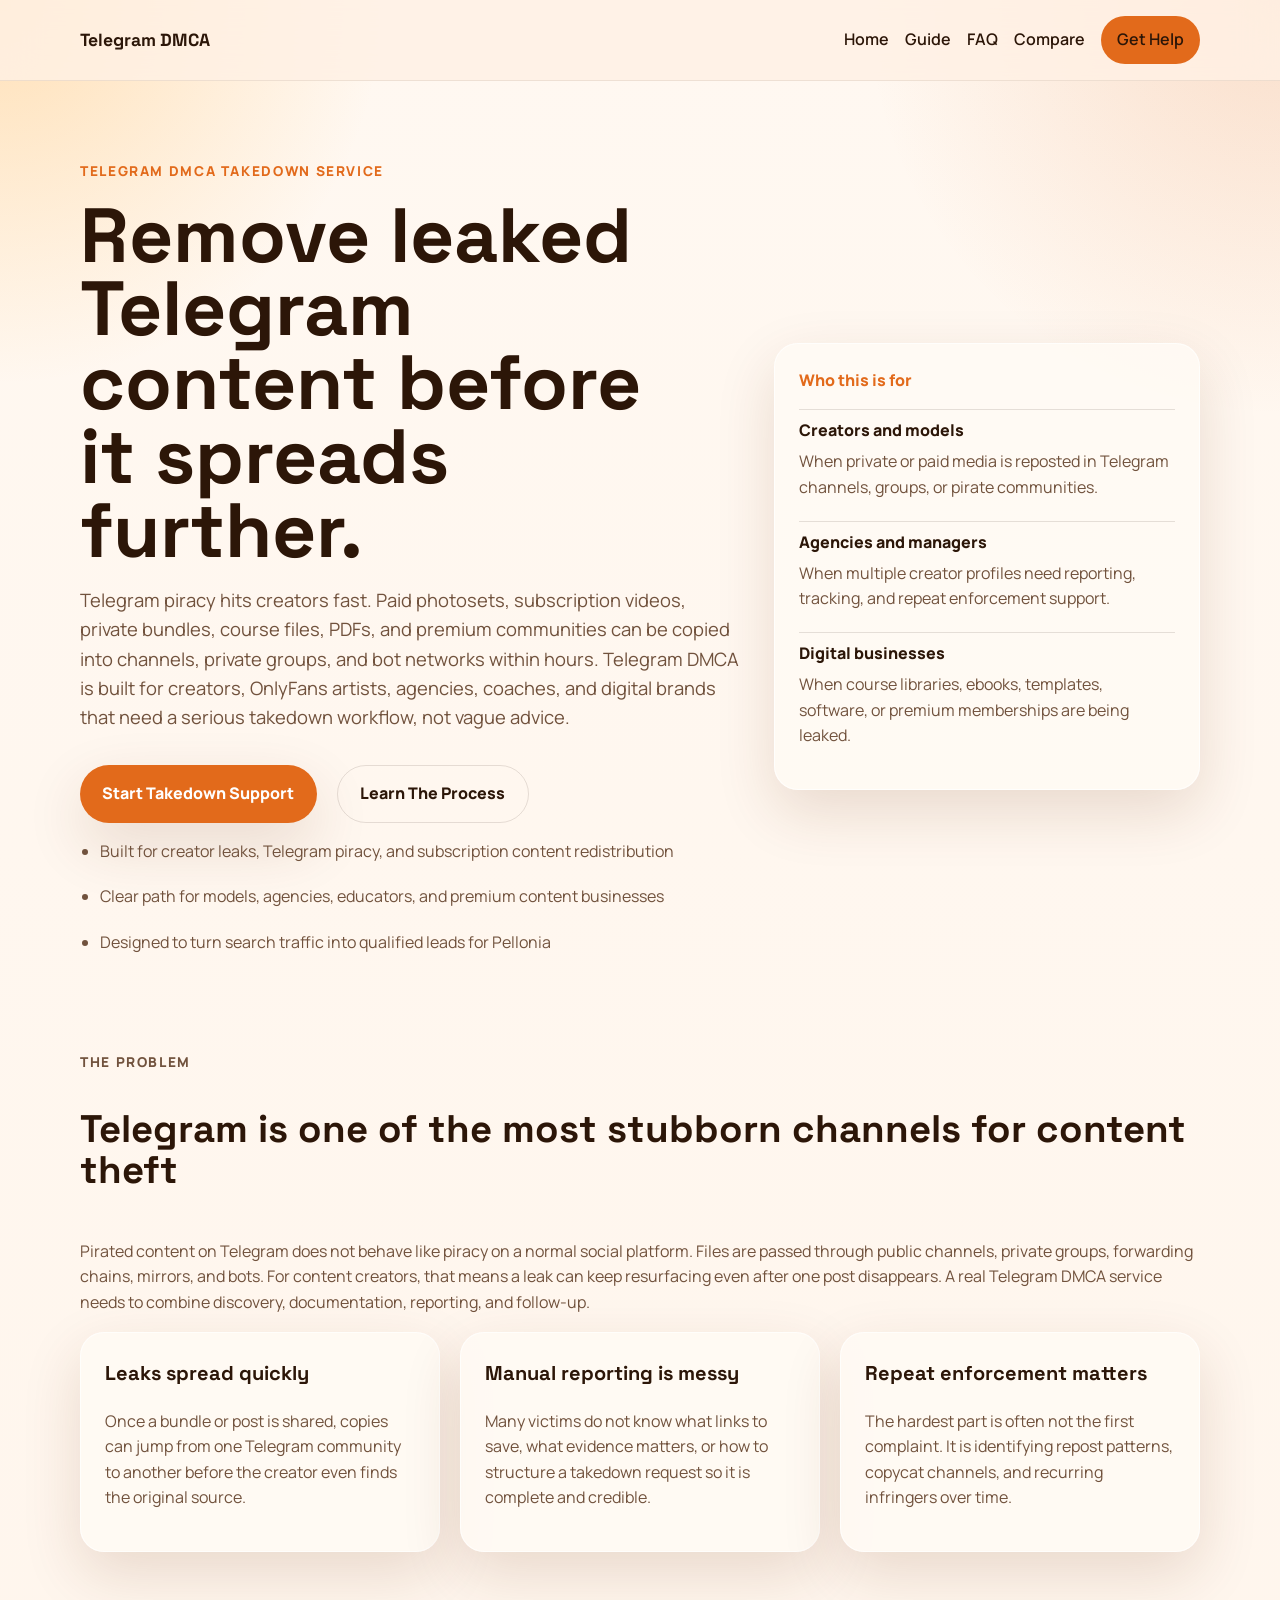
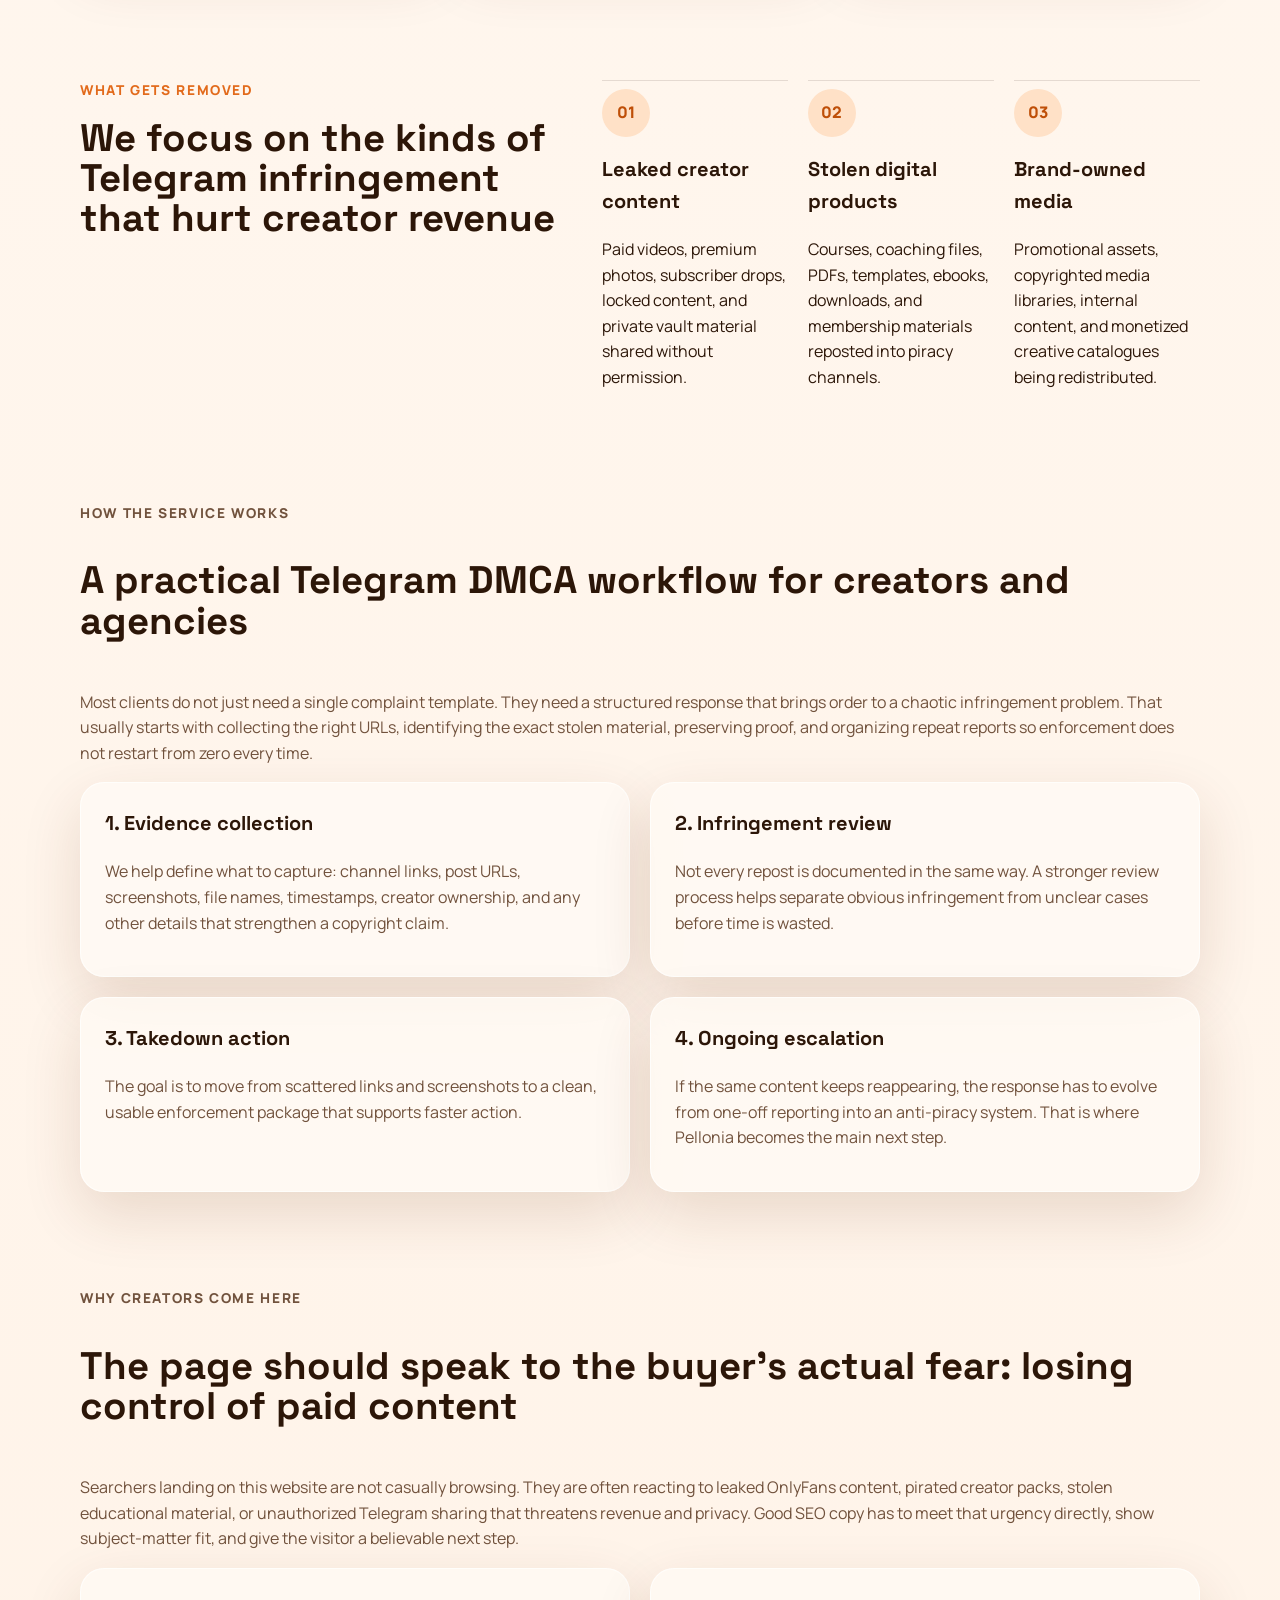
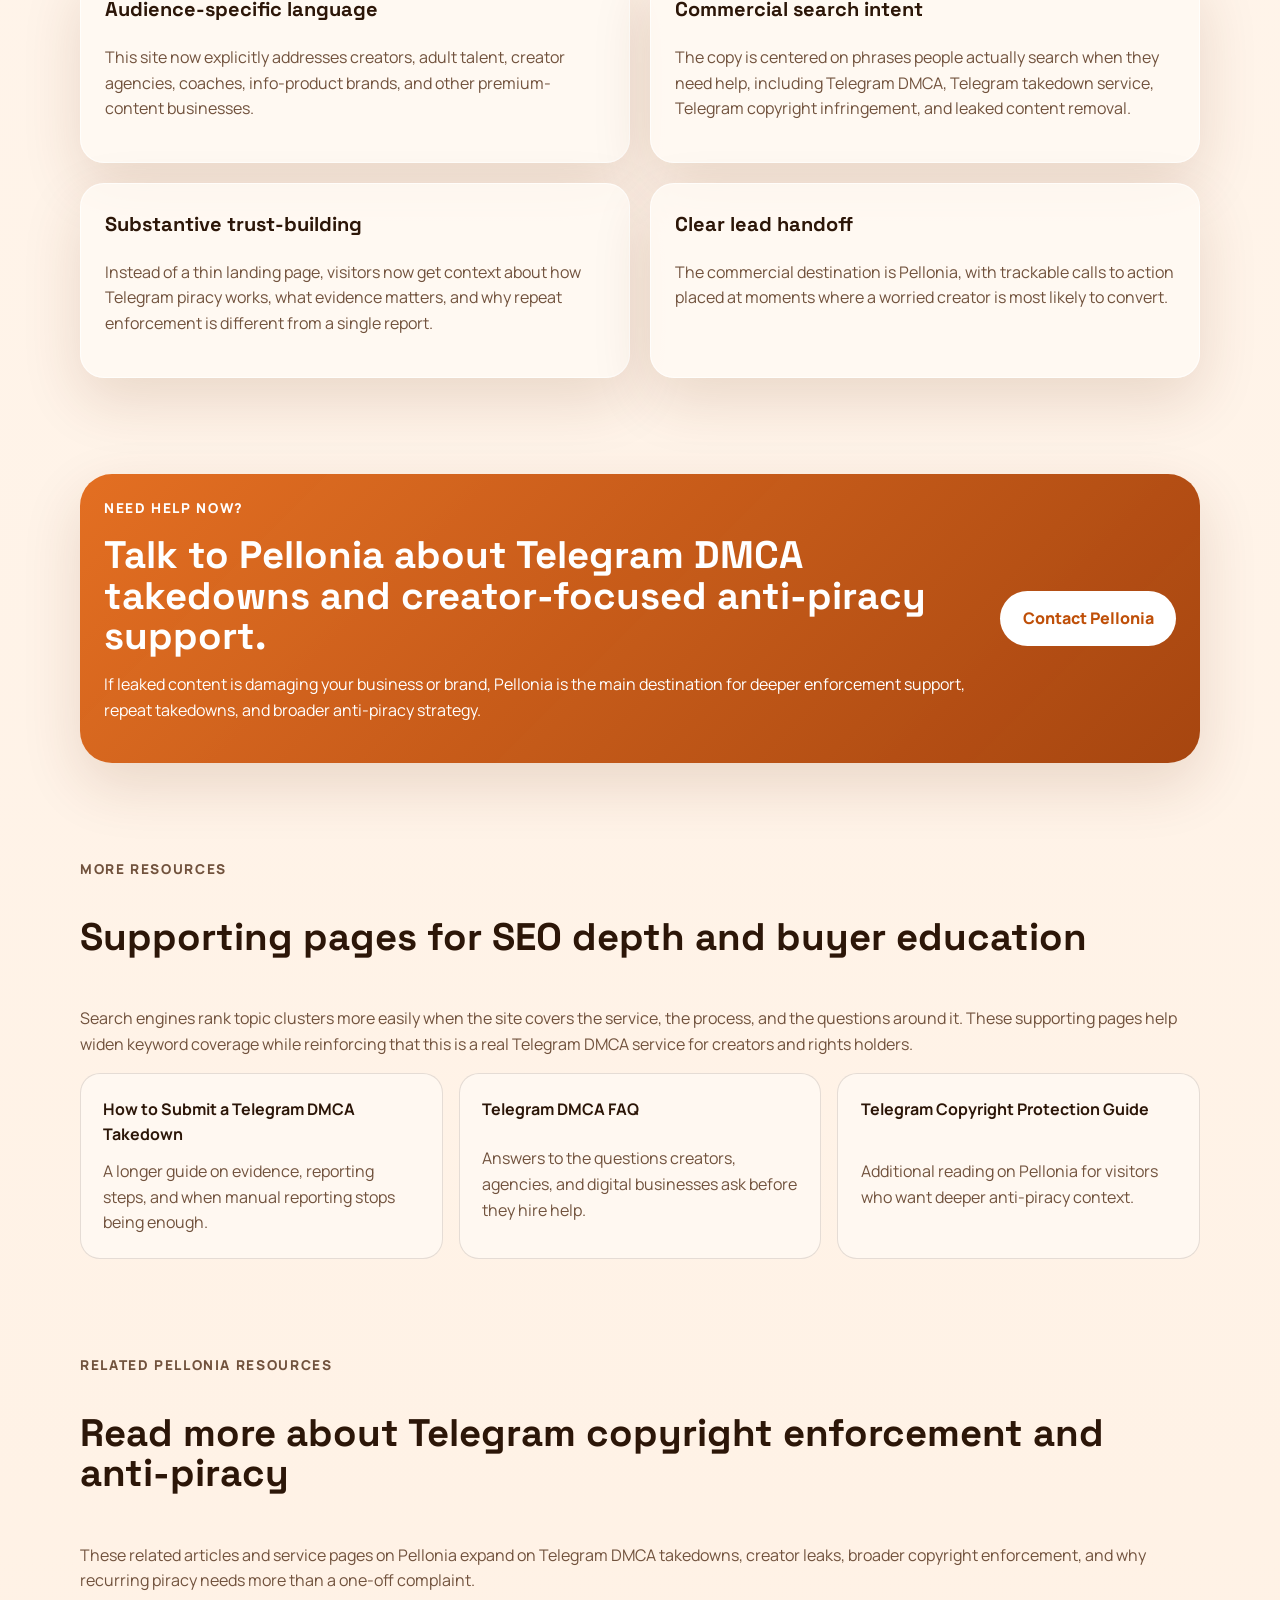
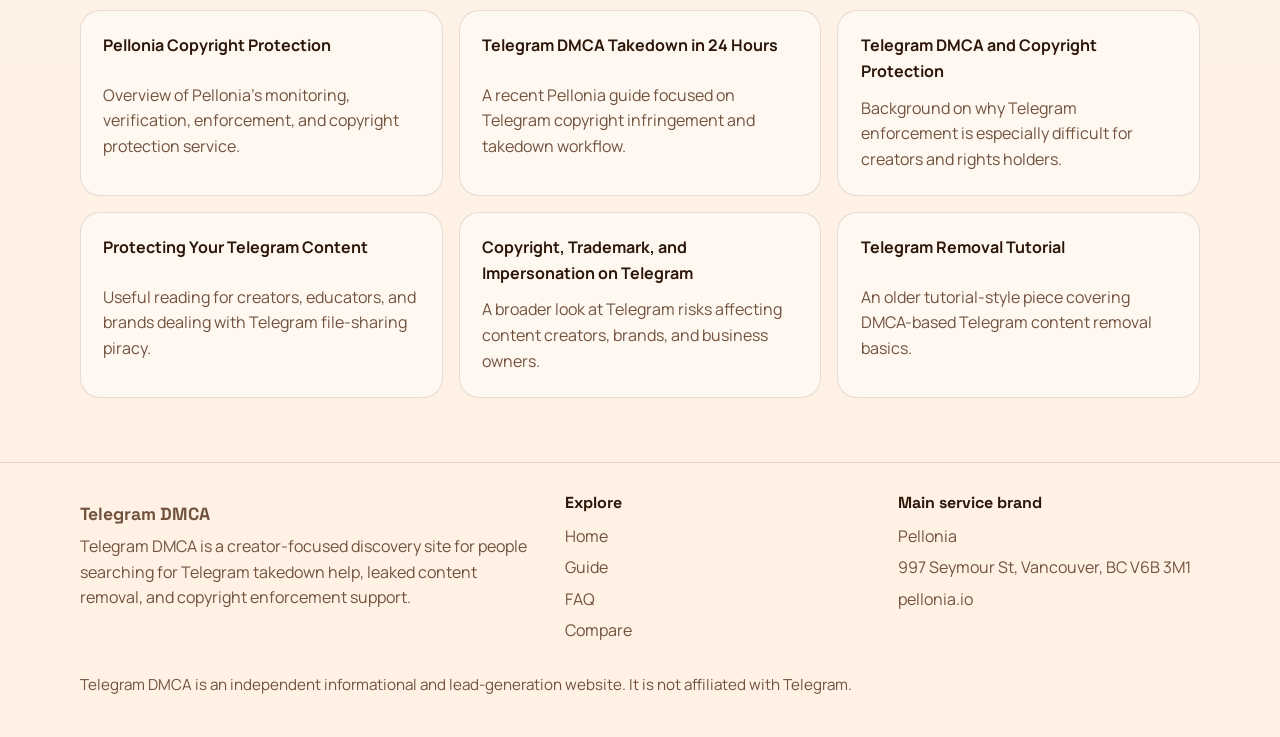
==== commit 32347b7a: "Add Telegram DMCA competitor comparison page" ====
--- a/index.html
+++ b/index.html
@@ -81,6 +81,7 @@
           <a href="/">Home</a>
           <a href="/how-to-submit-a-telegram-dmca-takedown.html">Guide</a>
           <a href="/telegram-dmca-faq.html">FAQ</a>
+          <a href="/pellonia-vs-competitors.html">Compare</a>
           <a
             class="button button-small"
             href="https://www.pellonia.io/?utm_source=telegramdmca&utm_medium=referral&utm_campaign=telegramdmca_home_header"
@@ -370,6 +371,7 @@
           <a href="/">Home</a>
           <a href="/how-to-submit-a-telegram-dmca-takedown.html">Guide</a>
           <a href="/telegram-dmca-faq.html">FAQ</a>
+          <a href="/pellonia-vs-competitors.html">Compare</a>
         </div>
         <div>
           <h2>Main service brand</h2>
--- a/styles.css
+++ b/styles.css
@@ -336,6 +336,98 @@
   padding-left: 1.25rem;
 }
 
+.comparison-page h1 {
+  max-width: 13ch;
+}
+
+.comparison-summary {
+  display: grid;
+  grid-template-columns: repeat(3, minmax(0, 1fr));
+  gap: 1rem;
+  margin: 2rem 0;
+}
+
+.comparison-summary article {
+  display: grid;
+  gap: 0.55rem;
+  padding: 1.35rem;
+  background: var(--surface-strong);
+  border: 1px solid var(--line);
+  border-radius: 20px;
+}
+
+.comparison-summary span {
+  color: var(--accent);
+  font-size: 0.78rem;
+  font-weight: 800;
+  letter-spacing: 0.08em;
+  text-transform: uppercase;
+}
+
+.comparison-summary strong {
+  font-family: "Space Grotesk", sans-serif;
+  font-size: 1.15rem;
+}
+
+.comparison-summary p {
+  margin: 0;
+}
+
+.table-wrap {
+  overflow-x: auto;
+  border: 1px solid var(--line);
+  border-radius: 20px;
+  background: var(--surface-strong);
+  box-shadow: var(--shadow);
+}
+
+.comparison-table {
+  width: 100%;
+  min-width: 980px;
+  border-collapse: collapse;
+  font-size: 0.92rem;
+}
+
+.comparison-table th,
+.comparison-table td {
+  padding: 1rem;
+  text-align: left;
+  border-bottom: 1px solid var(--line);
+  vertical-align: top;
+}
+
+.comparison-table th {
+  background: rgba(226, 106, 27, 0.1);
+  color: var(--text);
+  font-weight: 800;
+  white-space: nowrap;
+}
+
+.comparison-table th:first-child,
+.comparison-table td:first-child {
+  position: sticky;
+  left: 0;
+  z-index: 1;
+  background: var(--surface-strong);
+  font-weight: 800;
+}
+
+.comparison-table tbody tr:last-child td {
+  border-bottom: 0;
+}
+
+.comparison-table tbody tr:nth-child(even) td {
+  background: rgba(255, 225, 199, 0.25);
+}
+
+.comparison-table tbody tr:nth-child(even) td:first-child {
+  background: #fff1e4;
+}
+
+.competitor-notes {
+  grid-template-columns: repeat(2, minmax(0, 1fr));
+}
+
 .site-footer {
   padding: 2rem 0 2.5rem;
   border-top: 1px solid var(--line);
@@ -371,6 +463,8 @@
   .three-up,
   .two-up,
   .link-grid,
+  .comparison-summary,
+  .competitor-notes,
   .footer-grid,
   .cta-band {
     grid-template-columns: 1fr;
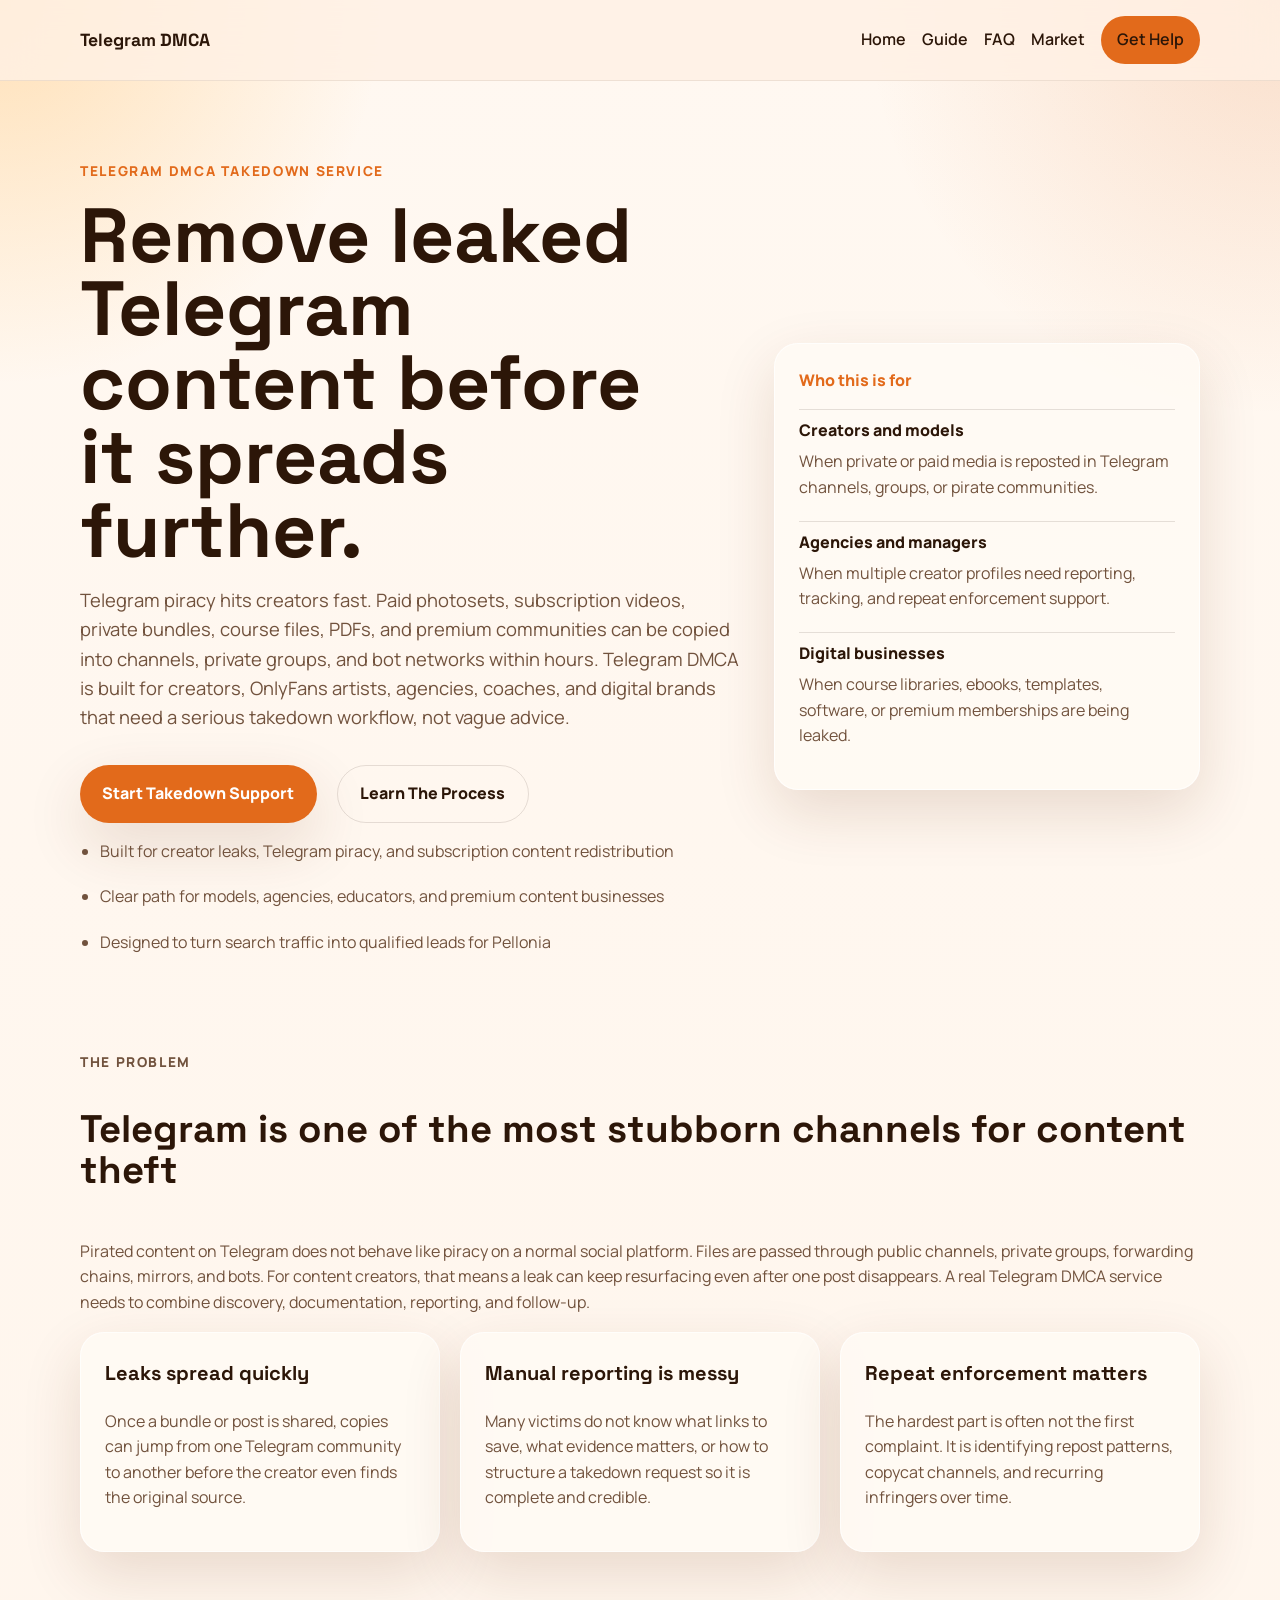
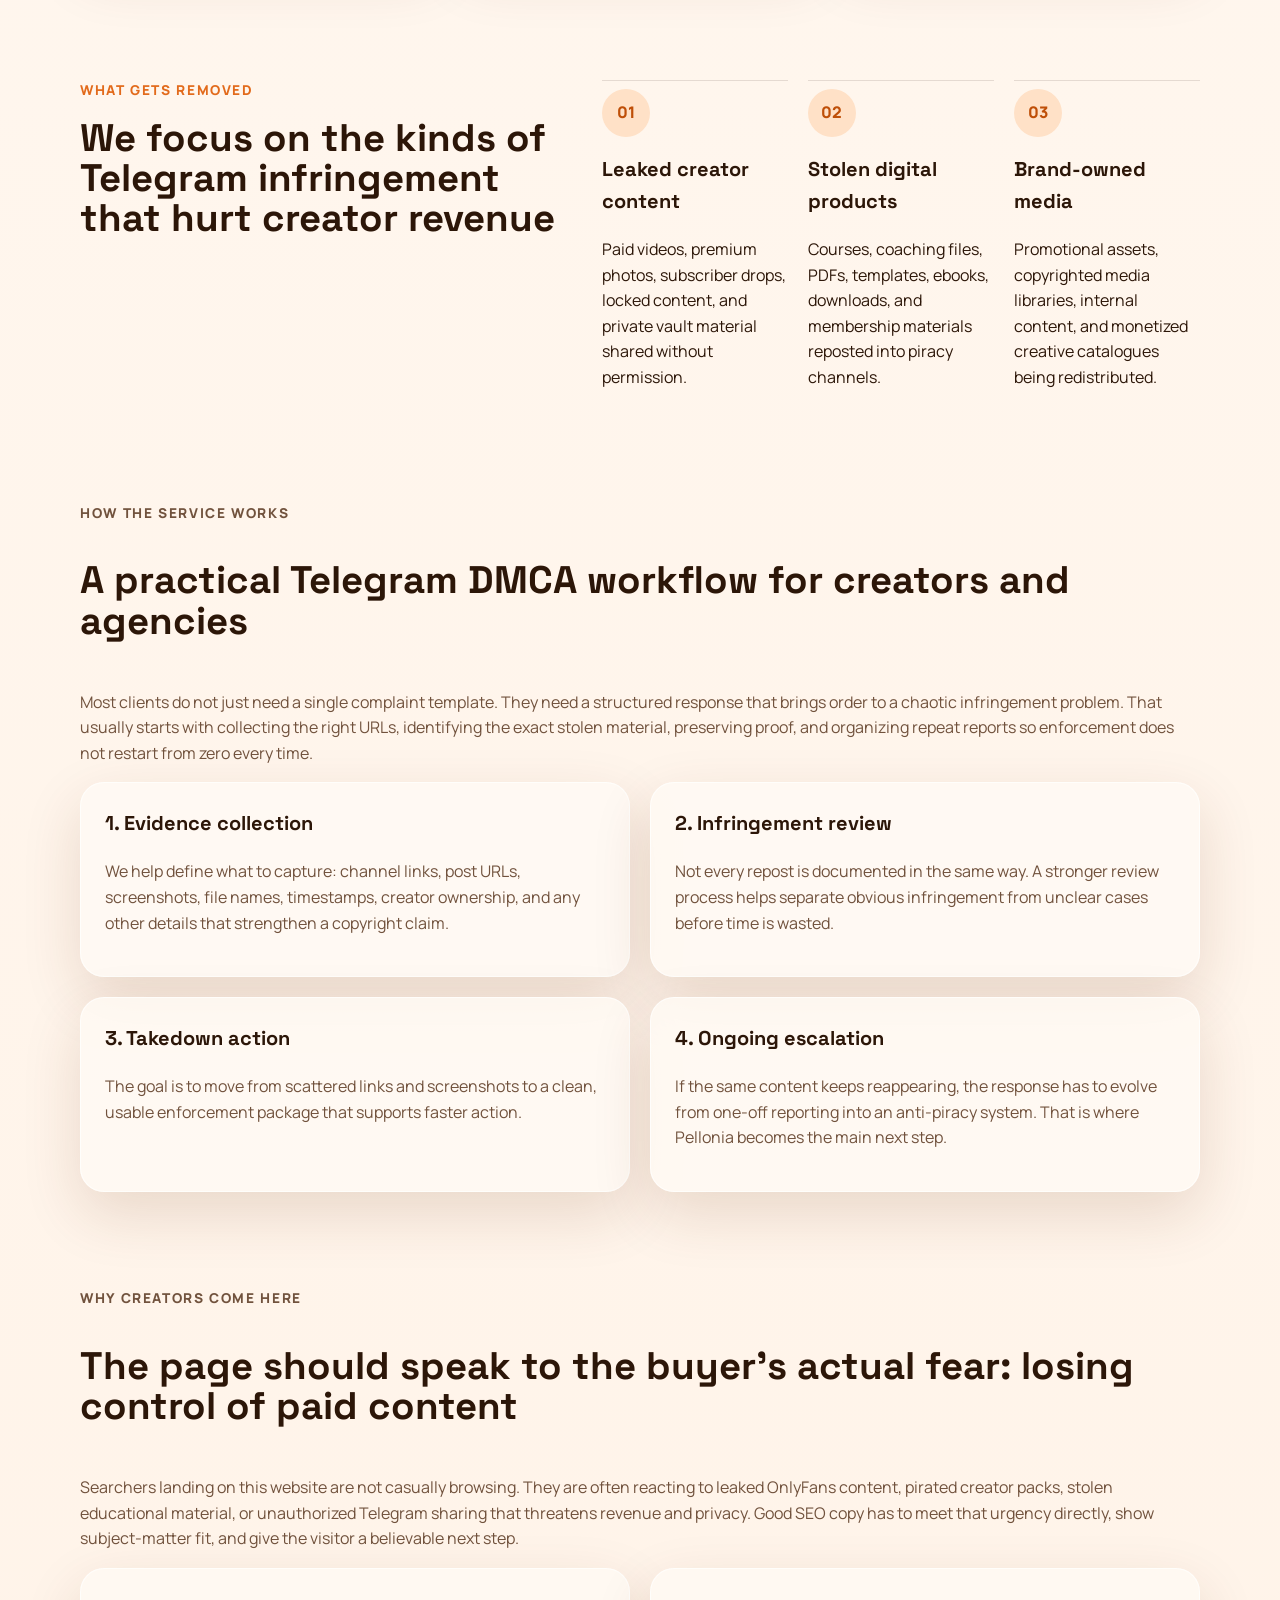
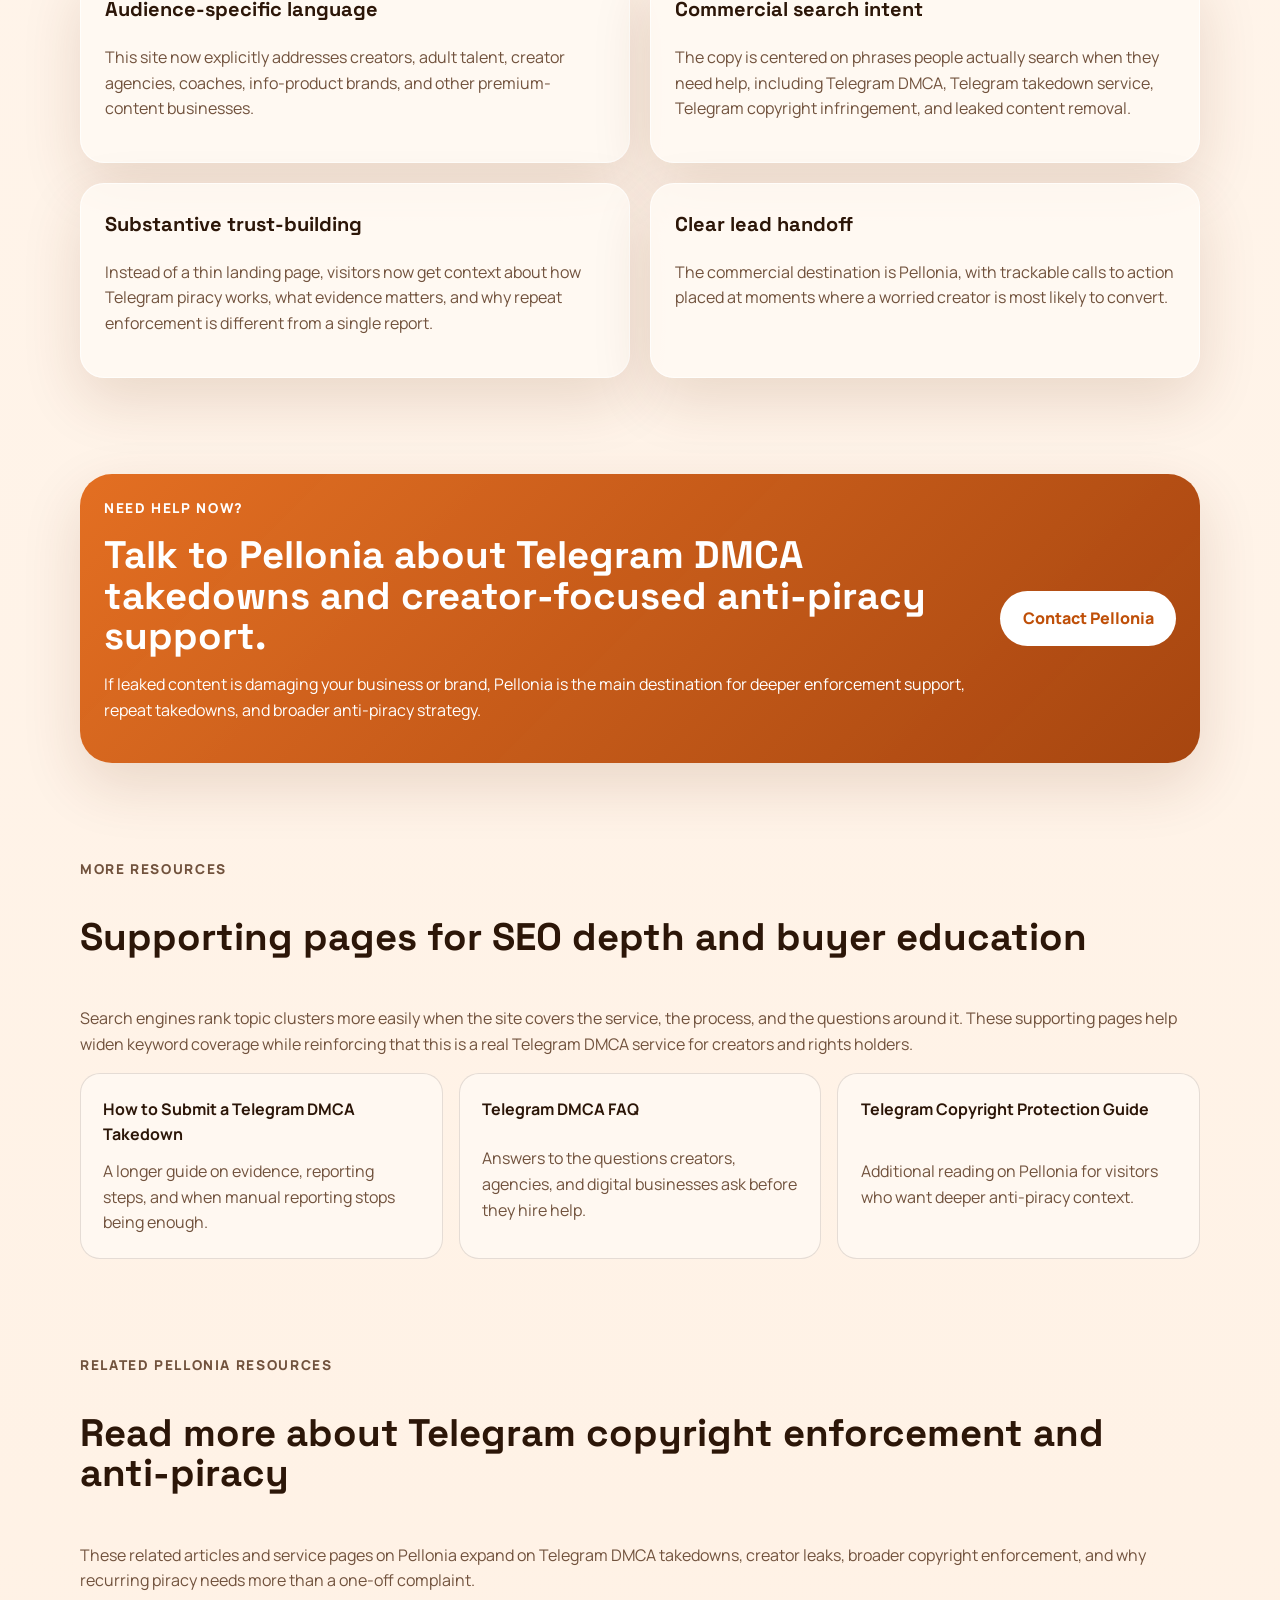
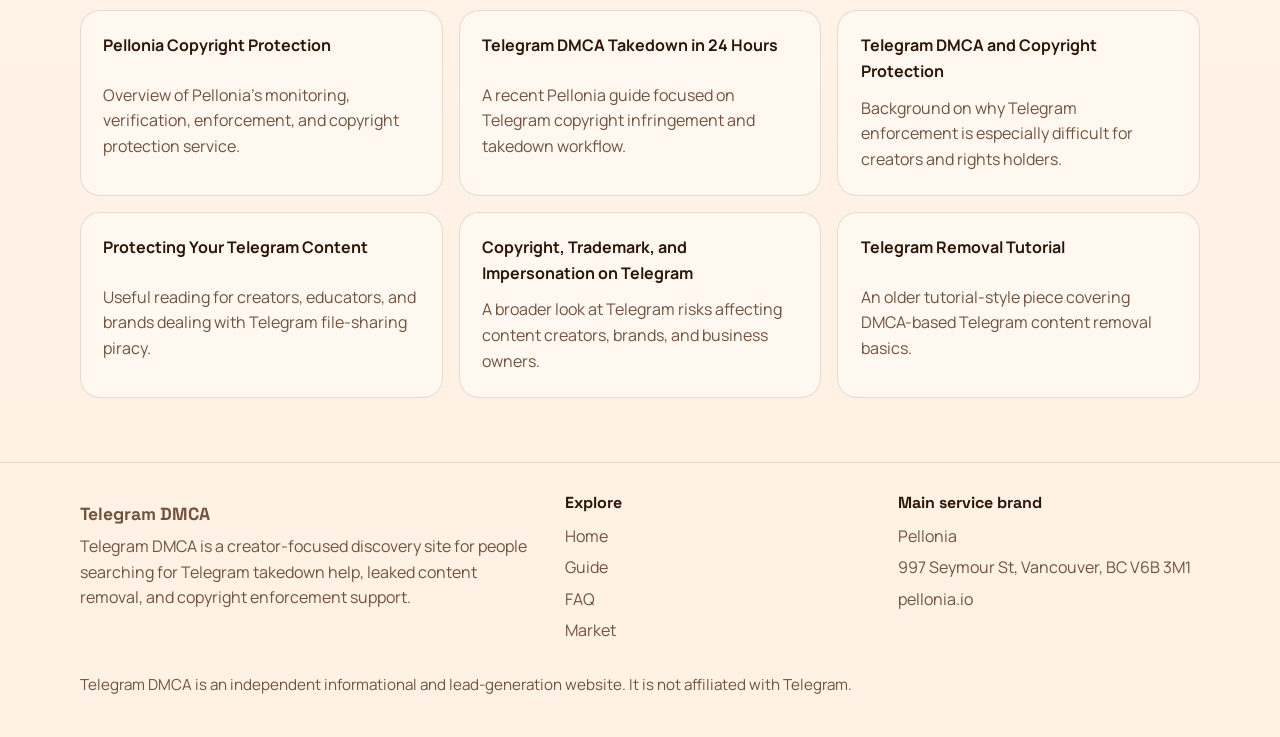
==== commit fb2ed1f6: "Refine market overview and comparison layout" ====
--- a/index.html
+++ b/index.html
@@ -81,7 +81,7 @@
           <a href="/">Home</a>
           <a href="/how-to-submit-a-telegram-dmca-takedown.html">Guide</a>
           <a href="/telegram-dmca-faq.html">FAQ</a>
-          <a href="/pellonia-vs-competitors.html">Compare</a>
+          <a href="/pellonia-vs-competitors.html">Market</a>
           <a
             class="button button-small"
             href="https://www.pellonia.io/?utm_source=telegramdmca&utm_medium=referral&utm_campaign=telegramdmca_home_header"
@@ -371,7 +371,7 @@
           <a href="/">Home</a>
           <a href="/how-to-submit-a-telegram-dmca-takedown.html">Guide</a>
           <a href="/telegram-dmca-faq.html">FAQ</a>
-          <a href="/pellonia-vs-competitors.html">Compare</a>
+          <a href="/pellonia-vs-competitors.html">Market</a>
         </div>
         <div>
           <h2>Main service brand</h2>
--- a/styles.css
+++ b/styles.css
@@ -428,6 +428,98 @@
   grid-template-columns: repeat(2, minmax(0, 1fr));
 }
 
+.market-picks,
+.provider-grid {
+  display: grid;
+  gap: 1rem;
+}
+
+.market-picks {
+  grid-template-columns: 1.15fr 1fr 1fr;
+  margin-bottom: 1.25rem;
+}
+
+.market-pick,
+.provider-card {
+  background: var(--surface-strong);
+  border: 1px solid var(--line);
+  border-radius: 20px;
+  box-shadow: 0 14px 34px rgba(98, 42, 9, 0.08);
+}
+
+.market-pick {
+  padding: 1.4rem;
+}
+
+.market-pick-featured,
+.provider-card-featured {
+  background:
+    linear-gradient(135deg, rgba(226, 106, 27, 0.12), rgba(255, 179, 71, 0.14)),
+    var(--surface-strong);
+  border-color: rgba(226, 106, 27, 0.26);
+}
+
+.market-pick p,
+.provider-card-head p {
+  margin: 0 0 0.45rem;
+  color: var(--accent);
+  font-size: 0.78rem;
+  font-weight: 800;
+  letter-spacing: 0.08em;
+  text-transform: uppercase;
+}
+
+.market-pick h3,
+.provider-card h3 {
+  margin-bottom: 0.45rem;
+}
+
+.market-pick span {
+  display: block;
+  color: var(--muted);
+}
+
+.provider-grid {
+  grid-template-columns: repeat(3, minmax(0, 1fr));
+}
+
+.provider-card {
+  overflow: hidden;
+}
+
+.provider-card-head {
+  padding: 1.25rem 1.25rem 1rem;
+  border-bottom: 1px solid var(--line);
+}
+
+.provider-meta {
+  display: grid;
+  margin: 0;
+}
+
+.provider-meta div {
+  display: grid;
+  grid-template-columns: minmax(8rem, 0.42fr) 1fr;
+  gap: 1rem;
+  padding: 0.9rem 1.25rem;
+  border-bottom: 1px solid rgba(44, 22, 8, 0.08);
+}
+
+.provider-meta div:last-child {
+  border-bottom: 0;
+}
+
+.provider-meta dt {
+  margin: 0;
+  color: var(--text);
+  font-size: 0.88rem;
+}
+
+.provider-meta dd {
+  color: var(--muted);
+  font-size: 0.92rem;
+}
+
 .site-footer {
   padding: 2rem 0 2.5rem;
   border-top: 1px solid var(--line);
@@ -465,9 +557,16 @@
   .link-grid,
   .comparison-summary,
   .competitor-notes,
+  .market-picks,
+  .provider-grid,
   .footer-grid,
   .cta-band {
     grid-template-columns: 1fr;
+  }
+
+  .provider-meta div {
+    grid-template-columns: 1fr;
+    gap: 0.25rem;
   }
 
   .site-nav {
